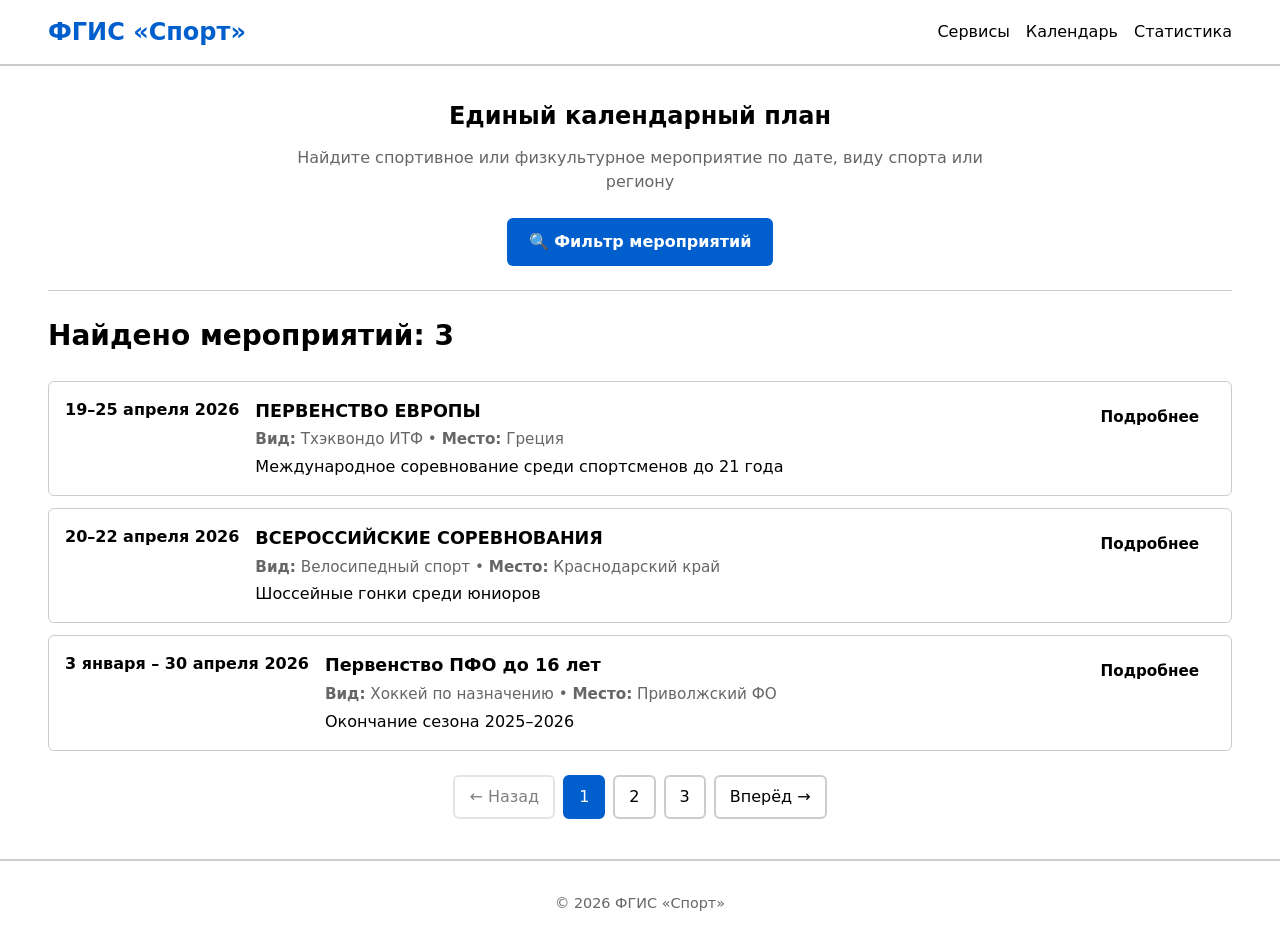
==== root/ekp/index.html @ eb8fa761 "ekp" ====
<!DOCTYPE html>
<html lang="ru">
<head>
  <meta charset="UTF-8">
  <meta name="viewport" content="width=device-width, initial-scale=1.0">
  <title>Единый календарный план — ФГИС «Спорт»</title>
  <link rel="stylesheet" href="../css/style.css">
</head>
<body>

<a href="#main" class="skip-link">Перейти к основному содержимому</a>

<header class="header" role="banner">
  <div class="container header__inner">
    <a href="../index.html" class="header__logo" aria-label="ФГИС Спорт, на главную">ФГИС «Спорт»</a>
    
    <nav class="main-nav" role="navigation" aria-label="Основное меню">
      <ul class="nav-list" role="menubar">
        <li class="nav-item" role="none">
          <a href="../index.html#services" role="menuitem" class="nav-link">Сервисы</a>
        </li>
        <li class="nav-item" role="none">
          <a href="#" role="menuitem" class="nav-link" aria-current="page">Календарь</a>
        </li>
        <li class="nav-item" role="none">
          <a href="../index.html#stats" role="menuitem" class="nav-link">Статистика</a>
        </li>
      </ul>
    </nav>
  </div>
</header>

<main id="main" role="main">
  <div class="container">

    <!-- Заголовок + кнопка фильтра -->
    <section class="ekp-header" aria-labelledby="ekp-h">
      <h1 id="ekp-h">Единый календарный план</h1>
      <p class="ekp-desc">Найдите спортивное или физкультурное мероприятие по дате, виду спорта или региону</p>
      
      <!-- Кнопка открытия фильтра (доступная) -->
      <button id="filter-toggle" class="btn btn--primary" aria-expanded="false" aria-controls="filter-panel">
        🔍 Фильтр мероприятий
        <span class="sr-only">(нажмите для открытия панели фильтрации)</span>
      </button>
    </section>

    <!-- Панель фильтра (скрыта по умолчанию, доступна с клавиатуры) -->
    <section id="filter-panel" class="filter-panel" role="region" aria-labelledby="filter-h" hidden>
      <h2 id="filter-h" class="visually-hidden">Фильтр поиска мероприятий</h2>
      
      <form id="ekp-form" class="filter-form" role="search" aria-label="Поиск мероприятий">
        
        <!-- Тип мероприятия -->
        <fieldset class="filter-group">
          <legend>Тип мероприятия</legend>
          <div class="radio-group" role="radiogroup" aria-label="Выберите тип">
            <label class="radio-label">
              <input type="radio" name="type" value="sport" checked aria-describedby="type-sport-desc">
              <span>Спортивные</span>
            </label>
            <label class="radio-label">
              <input type="radio" name="type" value="mass" aria-describedby="type-mass-desc">
              <span>Физкультурные</span>
            </label>
          </div>
          <span id="type-sport-desc" class="visually-hidden">Соревнования, первенства, чемпионаты</span>
          <span id="type-mass-desc" class="visually-hidden">Массовые мероприятия, фестивали, забеги</span>
        </fieldset>

        <!-- Дата -->
        <fieldset class="filter-group">
          <legend>Период проведения</legend>
          <div class="date-range">
            <div class="date-input">
              <label for="date-from">Дата с</label>
              <input type="date" id="date-from" name="date_from" aria-describedby="date-from-hint">
              <span id="date-from-hint" class="hint">Например: 2026-04-01</span>
            </div>
            <div class="date-input">
              <label for="date-to">Дата по</label>
              <input type="date" id="date-to" name="date_to" aria-describedby="date-to-hint">
              <span id="date-to-hint" class="hint">Например: 2026-04-30</span>
            </div>
          </div>
        </fieldset>

        <!-- Вид спорта (выпадающий список) -->
        <div class="filter-group">
          <label for="sport-select">Вид спорта</label>
          <select id="sport-select" name="sport" aria-describedby="sport-hint">
            <option value="">Все виды</option>
            <option value="tkd">Тхэквондо ИТФ</option>
            <option value="cycling">Велосипедный спорт</option>
            <option value="hockey">Хоккей по назначению</option>
            <option value="football">Футбол</option>
            <!-- Добавить остальные из реестра -->
          </select>
          <span id="sport-hint" class="hint">Выберите вид спорта из списка</span>
        </div>

        <!-- Регион -->
        <div class="filter-group">
          <label for="region-select">Регион проведения</label>
          <select id="region-select" name="region" aria-describedby="region-hint">
            <option value="">Все регионы</option>
            <option value="greece">Греция</option>
            <option value="krd">Краснодарский край</option>
            <option value="pfo">Приволжский ФО</option>
          </select>
          <span id="region-hint" class="hint">Выберите регион или оставьте «Все регионы»</span>
        </div>

        <!-- Кнопки действий -->
        <div class="filter-actions">
          <button type="submit" class="btn btn--primary">Найти мероприятия</button>
          <button type="button" id="filter-reset" class="btn btn--outline">Сбросить фильтр</button>
          <button type="button" id="filter-close" class="btn btn--ghost" aria-label="Закрыть панель фильтра">Закрыть</button>
        </div>

        <!-- Сообщения для скринридеров -->
        <div id="form-status" role="status" aria-live="polite" class="sr-only"></div>
        <div id="form-error" role="alert" aria-live="assertive" class="sr-only"></div>

      </form>
    </section>

    <!-- Результаты поиска -->
    <section id="results" class="results-section" aria-labelledby="results-h" aria-live="polite">
      <h2 id="results-h">Найдено мероприятий: <span id="results-count">3</span></h2>
      
      <ul class="event-list" role="list" aria-label="Список мероприятий">
        <li class="event-card" role="listitem" aria-labelledby="evt-1-title">
          <time class="event-date" datetime="2026-04-19/2026-04-25">19–25 апреля 2026</time>
          <div class="event-info">
            <h3 id="evt-1-title" class="event-title">ПЕРВЕНСТВО ЕВРОПЫ</h3>
            <p class="event-meta"><strong>Вид:</strong> Тхэквондо ИТФ • <strong>Место:</strong> Греция</p>
            <p class="event-desc">Международное соревнование среди спортсменов до 21 года</p>
          </div>
          <a href="/events/1" class="btn btn--small" aria-label="Подробнее о Первенстве Европы по тхэквондо">Подробнее</a>
        </li>

        <li class="event-card" role="listitem" aria-labelledby="evt-2-title">
          <time class="event-date" datetime="2026-04-20/2026-04-22">20–22 апреля 2026</time>
          <div class="event-info">
            <h3 id="evt-2-title" class="event-title">ВСЕРОССИЙСКИЕ СОРЕВНОВАНИЯ</h3>
            <p class="event-meta"><strong>Вид:</strong> Велосипедный спорт • <strong>Место:</strong> Краснодарский край</p>
            <p class="event-desc">Шоссейные гонки среди юниоров</p>
          </div>
          <a href="/events/2" class="btn btn--small" aria-label="Подробнее о Всероссийских соревнованиях по велоспорту">Подробнее</a>
        </li>

        <li class="event-card" role="listitem" aria-labelledby="evt-3-title">
          <time class="event-date" datetime="2026-01-03/2026-04-30">3 января – 30 апреля 2026</time>
          <div class="event-info">
            <h3 id="evt-3-title" class="event-title">Первенство ПФО до 16 лет</h3>
            <p class="event-meta"><strong>Вид:</strong> Хоккей по назначению • <strong>Место:</strong> Приволжский ФО</p>
            <p class="event-desc">Окончание сезона 2025–2026</p>
          </div>
          <a href="/events/3" class="btn btn--small" aria-label="Подробнее о Первенстве ПФО по хоккею">Подробнее</a>
        </li>
      </ul>

      <!-- Пагинация (доступная) -->
      <nav class="pagination" aria-label="Навигация по страницам результатов">
        <button class="page-btn" disabled aria-disabled="true">← Назад</button>
        <button class="page-btn active" aria-current="page">1</button>
        <button class="page-btn">2</button>
        <button class="page-btn">3</button>
        <button class="page-btn">Вперёд →</button>
      </nav>
    </section>

  </div>
</main>

<footer class="footer" role="contentinfo">
  <div class="container">
    <p class="footer-copy">© 2026 ФГИС «Спорт»</p>
  </div>
</footer>

<script src="../js/main.js"></script>
</body>
</html>
---- root/css/style.css ----
/* ===== БАЗА: относительные единицы для зума и доступности ===== */
:root {
  --bg: #ffffff; --text: #000000; --primary: #005fcc; --primary-hover: #004a99;
  --border: #cccccc; --focus: #003399; --hint: #666666; --error: #cc0000;
  --line: 1.5; --space: 1rem; --radius: 0.375rem;
  --shadow: 0 0.25rem 0.75rem rgba(0,0,0,0.15);
  --font-base: 1rem; /* Масштабируется с браузером */
}

*, *::before, *::after { box-sizing: border-box; margin: 0; padding: 0; }
html { font-size: var(--font-base); scroll-behavior: smooth; }
body { 
  font-family: system-ui, -apple-system, "Segoe UI", Roboto, sans-serif;
  background: var(--bg); color: var(--text); line-height: var(--line);
  /* Запрет горизонтального скролла при зуме */
  overflow-x: hidden;
}

/* ===== ДОСТУПНОСТЬ: скринридеры и клавиатура ===== */
.skip-link {
  position: absolute; top: -3rem; left: 0;
  background: var(--primary); color: #fff; padding: 0.5rem 1rem;
  z-index: 1000; transition: top 0.2s; text-decoration: none; font-weight: 600;
}
.skip-link:focus { top: 0; }

:focus-visible {
  outline: 0.1875rem solid var(--focus);
  outline-offset: 0.125rem;
}

.sr-only, .visually-hidden {
  position: absolute; width: 1px; height: 1px; margin: -1px; border: 0;
  padding: 0; white-space: nowrap; clip-path: inset(100%); clip: rect(0 0 0 0);
  overflow: hidden;
}

a, button, input, select, textarea { color: inherit; font: inherit; }
a { text-decoration: none; }
a:hover, a:focus { text-decoration: underline; }
button { cursor: pointer; }

img { max-width: 100%; height: auto; display: block; }

/* ===== КОНТЕЙНЕР ===== */
.container { width: 100%; max-width: 75rem; margin: 0 auto; padding: 0 var(--space); }

/* ===== ШАПКА ===== */
.header { border-bottom: 0.125rem solid var(--border); background: var(--bg); position: sticky; top: 0; z-index: 100; }
.header__inner { display: flex; align-items: center; justify-content: space-between; min-height: 4rem; flex-wrap: wrap; gap: 0.75rem; }
.header__logo { font-size: 1.5rem; font-weight: 700; color: var(--primary); }

/* Навигация с выпадающими меню */
.nav-list { display: flex; gap: var(--space); list-style: none; }
.nav-item { position: relative; } /* Ключевое для позиционирования меню */
.nav-toggle, .nav-link { background: none; border: none; padding: 0.5rem 0; cursor: pointer; font-weight: 500; color: var(--text); }
.nav-toggle:hover, .nav-link:hover { color: var(--primary); }
.nav-toggle[aria-expanded="true"]::after { content: " ▲"; }
.nav-toggle::after { content: " ▼"; font-size: 0.85em; margin-left: 0.25rem; }

.nav-dropdown {
  position: absolute; top: calc(100% + 0.5rem); left: 0;
  background: var(--bg); border: 0.125rem solid var(--border); border-radius: var(--radius);
  padding: 0.75rem; min-width: max-content; max-width: 90vw;
  box-shadow: var(--shadow); z-index: 101; list-style: none;
}
.nav-dropdown[hidden] { display: none; }
.nav-dropdown li { margin: 0.375rem 0; }
.nav-dropdown a { display: block; padding: 0.375rem 0.5rem; border-radius: 0.25rem; }
.nav-dropdown a:hover, .nav-dropdown a:focus { background: rgba(0,95,204,0.1); color: var(--primary); text-decoration: none; }

/* ===== ГЕРОЙ ===== */
.hero { text-align: center; padding: 3rem 0 2rem; border-bottom: 0.0625rem solid var(--border); }
.hero h1 { font-size: clamp(1.5rem, 4vw, 2.25rem); margin-bottom: 1rem; }
.hero__desc { max-width: 50rem; margin: 0 auto 1.5rem; }
.hero__actions { display: flex; gap: 1rem; justify-content: center; flex-wrap: wrap; }

/* ===== КНОПКИ ===== */
.btn { display: inline-flex; align-items: center; gap: 0.375rem; padding: 0.625rem 1.25rem; border-radius: var(--radius); font-weight: 600; border: 0.125rem solid transparent; transition: 0.2s; }
.btn--primary { background: var(--primary); color: #fff; }
.btn--primary:hover, .btn--primary:focus { background: var(--primary-hover); }
.btn--outline { background: transparent; border-color: var(--primary); color: var(--primary); }
.btn--outline:hover, .btn--outline:focus { background: var(--primary); color: #fff; }
.btn--ghost { background: transparent; border: none; color: var(--text); text-decoration: underline; }
.btn--small { padding: 0.375rem 0.875rem; font-size: 0.95rem; }
.btn:disabled { opacity: 0.6; cursor: not-allowed; }

/* ===== СЕКЦИИ ===== */
.section { padding: 2.5rem 0; border-top: 0.0625rem solid var(--border); }
h2 { font-size: clamp(1.25rem, 3vw, 1.75rem); margin-bottom: 1.5rem; }

.cards-grid { display: grid; grid-template-columns: repeat(auto-fit, minmax(16rem, 1fr)); gap: 1.25rem; }
.card { padding: 1.25rem; border: 0.0625rem solid var(--border); border-radius: var(--radius); background: var(--bg); }
.card h3 { font-size: 1.15rem; margin-bottom: 0.5rem; }
.card p { margin-bottom: 1rem; color: var(--hint); }

/* ===== ЕКП: ФИЛЬТР ===== */
.ekp-header { padding: 2rem 0 1.5rem; text-align: center; border-bottom: 0.0625rem solid var(--border); }
.ekp-header h1 { margin-bottom: 0.75rem; }
.ekp-desc { max-width: 45rem; margin: 0 auto 1.5rem; color: var(--hint); }

.filter-panel {
  background: var(--bg); border: 0.125rem solid var(--primary);
  border-radius: var(--radius); padding: 1.5rem; margin: 1.5rem 0;
  box-shadow: var(--shadow);
}
.filter-panel[hidden] { display: none; }

.filter-form { display: grid; gap: 1.25rem; }
.filter-group { border: none; padding: 0; margin: 0; }
.filter-group legend { font-weight: 600; margin-bottom: 0.5rem; font-size: 1.05rem; }

/* Радио-группа */
.radio-group { display: flex; gap: 1rem; flex-wrap: wrap; }
.radio-label { display: flex; align-items: center; gap: 0.375rem; cursor: pointer; }
.radio-label input { width: 1.125rem; height: 1.125rem; }

/* Даты */
.date-range { display: grid; grid-template-columns: repeat(auto-fit, minmax(12rem, 1fr)); gap: 1rem; }
.date-input label { display: block; font-weight: 500; margin-bottom: 0.25rem; }
.date-input input { width: 100%; padding: 0.5rem; border: 0.125rem solid var(--border); border-radius: var(--radius); background: var(--bg); color: var(--text); }
.date-input input:focus { border-color: var(--focus); }
.hint { display: block; font-size: 0.875rem; color: var(--hint); margin-top: 0.25rem; }

/* Select */
.filter-group select { width: 100%; padding: 0.5rem; border: 0.125rem solid var(--border); border-radius: var(--radius); background: var(--bg); color: var(--text); font-size: 1rem; }
.filter-group select:focus { border-color: var(--focus); outline: none; }

/* Кнопки фильтра */
.filter-actions { display: flex; gap: 0.75rem; flex-wrap: wrap; margin-top: 0.5rem; }

/* ===== РЕЗУЛЬТАТЫ ===== */
.results-section { padding: 1.5rem 0; }
#results-count { font-weight: 700; }

.event-list { list-style: none; }
.event-card {
  display: grid; grid-template-columns: auto 1fr auto; gap: 1rem;
  padding: 1rem; border: 0.0625rem solid var(--border); border-radius: var(--radius);
  margin-bottom: 0.75rem; align-items: start;
}
.event-date { font-weight: 700; white-space: nowrap; }
.event-info { min-width: 0; }
.event-title { margin: 0 0 0.25rem; font-size: 1.1rem; }
.event-meta { color: var(--hint); font-size: 0.95rem; margin-bottom: 0.25rem; }
.event-desc { color: var(--text); margin: 0; }

/* Пагинация */
.pagination { display: flex; gap: 0.5rem; justify-content: center; margin-top: 1.5rem; flex-wrap: wrap; }
.page-btn { padding: 0.5rem 0.875rem; border: 0.125rem solid var(--border); border-radius: var(--radius); background: var(--bg); color: var(--text); }
.page-btn:hover, .page-btn:focus { border-color: var(--primary); color: var(--primary); }
.page-btn[disabled], .page-btn[aria-disabled="true"] { opacity: 0.5; cursor: not-allowed; }
.page-btn.active { background: var(--primary); color: #fff; border-color: var(--primary); }

/* ===== СТАТИСТИКА ===== */
.stats-grid { display: grid; grid-template-columns: repeat(auto-fit, minmax(18rem, 1fr)); gap: 1.5rem; }
.stat-card { padding: 1.25rem; border: 0.0625rem solid var(--border); border-radius: var(--radius); }
.stat-card h3 { margin-bottom: 0.75rem; }

/* ===== ПОДВАЛ ===== */
.footer { padding: 2rem 0; border-top: 0.125rem solid var(--border); margin-top: 1rem; }
.footer-copy { font-size: 0.9rem; color: var(--hint); text-align: center; }

/* ===== АДАПТИВ И ЗУМ ===== */
@media (max-width: 48rem) {
  .header__inner { flex-direction: column; align-items: flex-start; }
  .nav-list { width: 100%; flex-direction: column; gap: 0.5rem; }
  .nav-dropdown { position: static; box-shadow: none; border: 0.0625rem solid var(--border); margin-top: 0.5rem; min-width: auto; max-width: none; }
  
  .hero { padding: 2rem 0 1.5rem; }
  .cards-grid, .stats-grid { grid-template-columns: 1fr; }
  
  .event-card { grid-template-columns: 1fr; }
  .event-date { margin-bottom: 0.25rem; }
  
  .filter-actions { flex-direction: column; }
  .filter-actions .btn { width: 100%; justify-content: center; }
}

/* Запрет горизонтального скролла при зуме до 200% */
@media (max-width: 100vw) {
  body { overflow-x: hidden; }
  .container { padding: 0 0.5rem; }
}

/* Печать */
@media print {
  .skip-link, .header__nav, .filter-panel, .pagination { display: none !important; }
  body { font-size: 12pt; color: #000; background: #fff; }
  a { text-decoration: underline; color: #000; }
}
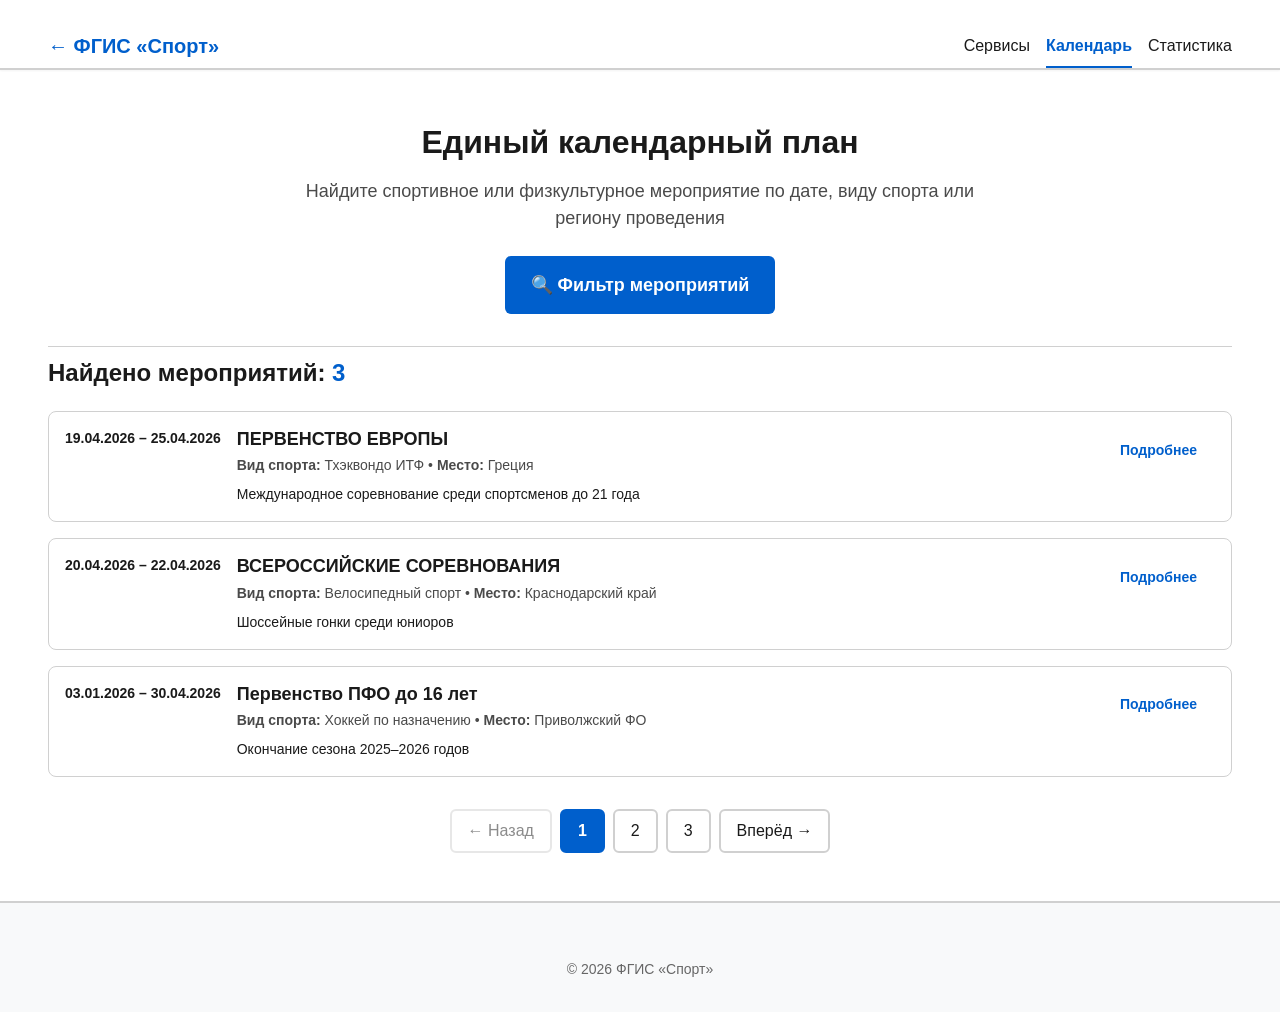
==== commit 431267ee: "123" ====
--- a/root/ekp/index.html
+++ b/root/ekp/index.html
@@ -4,71 +4,85 @@
   <meta charset="UTF-8">
   <meta name="viewport" content="width=device-width, initial-scale=1.0">
   <title>Единый календарный план — ФГИС «Спорт»</title>
+  <meta name="description" content="Поиск спортивных и физкультурных мероприятий по дате, виду спорта и региону">
   <link rel="stylesheet" href="../css/style.css">
 </head>
-<body>
-
-<a href="#main" class="skip-link">Перейти к основному содержимому</a>
+<body class="ekp-page">
+
+<a href="#main-content" class="skip-link">Перейти к основному содержимому</a>
 
 <header class="header" role="banner">
   <div class="container header__inner">
-    <a href="../index.html" class="header__logo" aria-label="ФГИС Спорт, на главную">ФГИС «Спорт»</a>
+    <a href="../index.html" class="header__logo" aria-label="ФГИС Спорт, вернуться на главную">
+      <span class="logo-text">← ФГИС «Спорт»</span>
+    </a>
     
-    <nav class="main-nav" role="navigation" aria-label="Основное меню">
+    <nav class="main-nav" role="navigation" aria-label="Навигация по сайту">
       <ul class="nav-list" role="menubar">
         <li class="nav-item" role="none">
-          <a href="../index.html#services" role="menuitem" class="nav-link">Сервисы</a>
+          <a href="../index.html#services-citizens" role="menuitem" class="nav-link">Сервисы</a>
         </li>
         <li class="nav-item" role="none">
-          <a href="#" role="menuitem" class="nav-link" aria-current="page">Календарь</a>
+          <a href="#" role="menuitem" class="nav-link nav-link--active" aria-current="page">Календарь</a>
         </li>
         <li class="nav-item" role="none">
-          <a href="../index.html#stats" role="menuitem" class="nav-link">Статистика</a>
+          <a href="../index.html#statistics" role="menuitem" class="nav-link">Статистика</a>
         </li>
       </ul>
     </nav>
   </div>
 </header>
 
-<main id="main" role="main">
+<main id="main-content" role="main">
   <div class="container">
 
-    <!-- Заголовок + кнопка фильтра -->
-    <section class="ekp-header" aria-labelledby="ekp-h">
-      <h1 id="ekp-h">Единый календарный план</h1>
-      <p class="ekp-desc">Найдите спортивное или физкультурное мероприятие по дате, виду спорта или региону</p>
+    <!-- Заголовок страницы -->
+    <section class="ekp-hero" aria-labelledby="ekp-heading">
+      <h1 id="ekp-heading">Единый календарный план</h1>
+      <p class="ekp-desc">Найдите спортивное или физкультурное мероприятие по дате, виду спорта или региону проведения</p>
       
-      <!-- Кнопка открытия фильтра (доступная) -->
-      <button id="filter-toggle" class="btn btn--primary" aria-expanded="false" aria-controls="filter-panel">
+      <!-- Кнопка открытия фильтра -->
+      <button 
+        id="filter-toggle-btn" 
+        class="btn btn--primary btn--large" 
+        aria-expanded="false" 
+        aria-controls="filter-panel"
+        aria-label="Открыть панель фильтрации мероприятий"
+      >
         🔍 Фильтр мероприятий
-        <span class="sr-only">(нажмите для открытия панели фильтрации)</span>
+        <span class="sr-only">(нажмите для настройки параметров поиска)</span>
       </button>
     </section>
 
-    <!-- Панель фильтра (скрыта по умолчанию, доступна с клавиатуры) -->
-    <section id="filter-panel" class="filter-panel" role="region" aria-labelledby="filter-h" hidden>
-      <h2 id="filter-h" class="visually-hidden">Фильтр поиска мероприятий</h2>
+    <!-- Панель фильтра (скрыта по умолчанию) -->
+    <section 
+      id="filter-panel" 
+      class="filter-panel" 
+      role="region" 
+      aria-labelledby="filter-heading"
+      hidden
+    >
+      <h2 id="filter-heading" class="visually-hidden">Фильтр поиска мероприятий</h2>
       
-      <form id="ekp-form" class="filter-form" role="search" aria-label="Поиск мероприятий">
+      <form id="ekp-search-form" class="filter-form" role="search" aria-label="Поиск мероприятий по параметрам">
         
         <!-- Тип мероприятия -->
         <fieldset class="filter-group">
           <legend>Тип мероприятия</legend>
-          <div class="radio-group" role="radiogroup" aria-label="Выберите тип">
+          <div class="radio-group" role="radiogroup" aria-label="Выберите тип мероприятия">
             <label class="radio-label">
-              <input type="radio" name="type" value="sport" checked aria-describedby="type-sport-desc">
+              <input type="radio" name="event_type" value="sport" checked id="type-sport">
               <span>Спортивные</span>
             </label>
             <label class="radio-label">
-              <input type="radio" name="type" value="mass" aria-describedby="type-mass-desc">
+              <input type="radio" name="event_type" value="mass" id="type-mass">
               <span>Физкультурные</span>
             </label>
           </div>
-          <span id="type-sport-desc" class="visually-hidden">Соревнования, первенства, чемпионаты</span>
-          <span id="type-mass-desc" class="visually-hidden">Массовые мероприятия, фестивали, забеги</span>
+          <span id="type-hint" class="hint">Спортивные — соревнования, первенства. Физкультурные — массовые мероприятия, фестивали</span>
         </fieldset>
 
-        <!-- Дата -->
+        <!-- Период дат -->
         <fieldset class="filter-group">
           <legend>Период проведения</legend>
           <div class="date-range">
@@ -85,18 +99,22 @@
           </div>
         </fieldset>
 
-        <!-- Вид спорта (выпадающий список) -->
+        <!-- Вид спорта -->
         <div class="filter-group">
           <label for="sport-select">Вид спорта</label>
           <select id="sport-select" name="sport" aria-describedby="sport-hint">
-            <option value="">Все виды</option>
+            <option value="">Все виды спорта</option>
             <option value="tkd">Тхэквондо ИТФ</option>
             <option value="cycling">Велосипедный спорт</option>
             <option value="hockey">Хоккей по назначению</option>
             <option value="football">Футбол</option>
-            <!-- Добавить остальные из реестра -->
+            <option value="wrestling">Спортивная борьба</option>
+            <option value="swimming">Плавание</option>
+            <option value="judo">Дзюдо</option>
+            <option value="athletics">Лёгкая атлетика</option>
+            <option value="boxing">Бокс</option>
           </select>
-          <span id="sport-hint" class="hint">Выберите вид спорта из списка</span>
+          <span id="sport-hint" class="hint">Выберите вид спорта из списка или оставьте «Все виды»</span>
         </div>
 
         <!-- Регион -->
@@ -106,16 +124,24 @@
             <option value="">Все регионы</option>
             <option value="greece">Греция</option>
             <option value="krd">Краснодарский край</option>
-            <option value="pfo">Приволжский ФО</option>
+            <option value="pfo">Приволжский федеральный округ</option>
+            <option value="mow">Москва</option>
+            <option value="spb">Санкт-Петербург</option>
           </select>
-          <span id="region-hint" class="hint">Выберите регион или оставьте «Все регионы»</span>
+          <span id="region-hint" class="hint">Выберите регион или оставьте «Все регионы» для поиска по всей России</span>
         </div>
 
         <!-- Кнопки действий -->
         <div class="filter-actions">
-          <button type="submit" class="btn btn--primary">Найти мероприятия</button>
-          <button type="button" id="filter-reset" class="btn btn--outline">Сбросить фильтр</button>
-          <button type="button" id="filter-close" class="btn btn--ghost" aria-label="Закрыть панель фильтра">Закрыть</button>
+          <button type="submit" class="btn btn--primary btn--large">
+            🔍 Найти мероприятия
+          </button>
+          <button type="button" id="filter-reset-btn" class="btn btn--outline">
+            ♻ Сбросить фильтр
+          </button>
+          <button type="button" id="filter-close-btn" class="btn btn--ghost" aria-label="Закрыть панель фильтра без применения">
+            ✕ Закрыть
+          </button>
         </div>
 
         <!-- Сообщения для скринридеров -->
@@ -126,48 +152,75 @@
     </section>
 
     <!-- Результаты поиска -->
-    <section id="results" class="results-section" aria-labelledby="results-h" aria-live="polite">
-      <h2 id="results-h">Найдено мероприятий: <span id="results-count">3</span></h2>
+    <section id="results-section" class="results-section" aria-labelledby="results-heading" aria-live="polite">
+      <h2 id="results-heading">Найдено мероприятий: <span id="results-count" aria-atomic="true">3</span></h2>
       
-      <ul class="event-list" role="list" aria-label="Список мероприятий">
-        <li class="event-card" role="listitem" aria-labelledby="evt-1-title">
-          <time class="event-date" datetime="2026-04-19/2026-04-25">19–25 апреля 2026</time>
+      <ul class="event-list" role="list" aria-label="Список найденных мероприятий">
+        
+        <li class="event-card" role="listitem" aria-labelledby="event-1-title">
+          <time class="event-date" datetime="2026-04-19/2026-04-25">
+            <span class="date-start">19.04.2026</span> – <span class="date-end">25.04.2026</span>
+          </time>
           <div class="event-info">
-            <h3 id="evt-1-title" class="event-title">ПЕРВЕНСТВО ЕВРОПЫ</h3>
-            <p class="event-meta"><strong>Вид:</strong> Тхэквондо ИТФ • <strong>Место:</strong> Греция</p>
+            <h3 id="event-1-title" class="event-title">ПЕРВЕНСТВО ЕВРОПЫ</h3>
+            <p class="event-meta">
+              <strong>Вид спорта:</strong> Тхэквондо ИТФ • 
+              <strong>Место:</strong> Греция
+            </p>
             <p class="event-desc">Международное соревнование среди спортсменов до 21 года</p>
           </div>
-          <a href="/events/1" class="btn btn--small" aria-label="Подробнее о Первенстве Европы по тхэквондо">Подробнее</a>
-        </li>
-
-        <li class="event-card" role="listitem" aria-labelledby="evt-2-title">
-          <time class="event-date" datetime="2026-04-20/2026-04-22">20–22 апреля 2026</time>
+          <a href="/events/1" class="btn btn--small" aria-label="Подробнее о Первенстве Европы по тхэквондо">
+            Подробнее
+          </a>
+        </li>
+
+        <li class="event-card" role="listitem" aria-labelledby="event-2-title">
+          <time class="event-date" datetime="2026-04-20/2026-04-22">
+            <span class="date-start">20.04.2026</span> – <span class="date-end">22.04.2026</span>
+          </time>
           <div class="event-info">
-            <h3 id="evt-2-title" class="event-title">ВСЕРОССИЙСКИЕ СОРЕВНОВАНИЯ</h3>
-            <p class="event-meta"><strong>Вид:</strong> Велосипедный спорт • <strong>Место:</strong> Краснодарский край</p>
+            <h3 id="event-2-title" class="event-title">ВСЕРОССИЙСКИЕ СОРЕВНОВАНИЯ</h3>
+            <p class="event-meta">
+              <strong>Вид спорта:</strong> Велосипедный спорт • 
+              <strong>Место:</strong> Краснодарский край
+            </p>
             <p class="event-desc">Шоссейные гонки среди юниоров</p>
           </div>
-          <a href="/events/2" class="btn btn--small" aria-label="Подробнее о Всероссийских соревнованиях по велоспорту">Подробнее</a>
-        </li>
-
-        <li class="event-card" role="listitem" aria-labelledby="evt-3-title">
-          <time class="event-date" datetime="2026-01-03/2026-04-30">3 января – 30 апреля 2026</time>
+          <a href="/events/2" class="btn btn--small" aria-label="Подробнее о Всероссийских соревнованиях по велоспорту">
+            Подробнее
+          </a>
+        </li>
+
+        <li class="event-card" role="listitem" aria-labelledby="event-3-title">
+          <time class="event-date" datetime="2026-01-03/2026-04-30">
+            <span class="date-start">03.01.2026</span> – <span class="date-end">30.04.2026</span>
+          </time>
           <div class="event-info">
-            <h3 id="evt-3-title" class="event-title">Первенство ПФО до 16 лет</h3>
-            <p class="event-meta"><strong>Вид:</strong> Хоккей по назначению • <strong>Место:</strong> Приволжский ФО</p>
-            <p class="event-desc">Окончание сезона 2025–2026</p>
-          </div>
-          <a href="/events/3" class="btn btn--small" aria-label="Подробнее о Первенстве ПФО по хоккею">Подробнее</a>
-        </li>
+            <h3 id="event-3-title" class="event-title">Первенство ПФО до 16 лет</h3>
+            <p class="event-meta">
+              <strong>Вид спорта:</strong> Хоккей по назначению • 
+              <strong>Место:</strong> Приволжский ФО
+            </p>
+            <p class="event-desc">Окончание сезона 2025–2026 годов</p>
+          </div>
+          <a href="/events/3" class="btn btn--small" aria-label="Подробнее о Первенстве ПФО по хоккею">
+            Подробнее
+          </a>
+        </li>
+
       </ul>
 
       <!-- Пагинация (доступная) -->
-      <nav class="pagination" aria-label="Навигация по страницам результатов">
-        <button class="page-btn" disabled aria-disabled="true">← Назад</button>
-        <button class="page-btn active" aria-current="page">1</button>
-        <button class="page-btn">2</button>
-        <button class="page-btn">3</button>
-        <button class="page-btn">Вперёд →</button>
+      <nav class="pagination" aria-label="Навигация по страницам результатов поиска">
+        <button class="page-btn" disabled aria-disabled="true" aria-label="Предыдущая страница недоступна">
+          ← Назад
+        </button>
+        <button class="page-btn page-btn--active" aria-current="page" aria-label="Страница 1, текущая">1</button>
+        <button class="page-btn" aria-label="Перейти на страницу 2">2</button>
+        <button class="page-btn" aria-label="Перейти на страницу 3">3</button>
+        <button class="page-btn" aria-label="Перейти на следующую страницу">
+          Вперёд →
+        </button>
       </nav>
     </section>
 
@@ -176,7 +229,7 @@
 
 <footer class="footer" role="contentinfo">
   <div class="container">
-    <p class="footer-copy">© 2026 ФГИС «Спорт»</p>
+    <p class="footer__copy">© 2026 ФГИС «Спорт»</p>
   </div>
 </footer>
 
--- a/root/css/style.css
+++ b/root/css/style.css
@@ -1,191 +1,1242 @@
-/* ===== БАЗА: относительные единицы для зума и доступности ===== */
+/* =============================================================================
+   ФГИС «Спорт» — Профессиональные стили с полной доступностью
+   Соответствие: ГОСТ Р 52872-2019, WCAG 2.1 Level AA
+   ============================================================================= */
+
+/* ===== ПЕРЕМЕННЫЕ: централизованное управление ===== */
 :root {
-  --bg: #ffffff; --text: #000000; --primary: #005fcc; --primary-hover: #004a99;
-  --border: #cccccc; --focus: #003399; --hint: #666666; --error: #cc0000;
-  --line: 1.5; --space: 1rem; --radius: 0.375rem;
-  --shadow: 0 0.25rem 0.75rem rgba(0,0,0,0.15);
-  --font-base: 1rem; /* Масштабируется с браузером */
-}
-
-*, *::before, *::after { box-sizing: border-box; margin: 0; padding: 0; }
-html { font-size: var(--font-base); scroll-behavior: smooth; }
-body { 
-  font-family: system-ui, -apple-system, "Segoe UI", Roboto, sans-serif;
-  background: var(--bg); color: var(--text); line-height: var(--line);
-  /* Запрет горизонтального скролла при зуме */
+  /* Цвета */
+  --color-bg: #ffffff;
+  --color-text: #1a1a1a;
+  --color-text-secondary: #4a4a4a;
+  --color-primary: #005fcc;
+  --color-primary-hover: #0047a3;
+  --color-primary-focus: #003399;
+  --color-border: #d0d0d0;
+  --color-border-focus: #005fcc;
+  --color-hint: #666666;
+  --color-error: #c00;
+  --color-success: #2e7d32;
+  --color-bg-alt: #f8f9fa;
+  
+  /* Типографика */
+  --font-family: -apple-system, BlinkMacSystemFont, "Segoe UI", Roboto, 
+                 "Helvetica Neue", Arial, "Noto Sans", sans-serif;
+  --font-size-base: 1rem; /* 16px — масштабируется браузером */
+  --font-size-sm: 0.875rem;
+  --font-size-lg: 1.125rem;
+  --font-size-xl: 1.25rem;
+  --font-size-2xl: 1.5rem;
+  --font-size-3xl: 2rem;
+  --font-weight-normal: 400;
+  --font-weight-medium: 500;
+  --font-weight-semibold: 600;
+  --font-weight-bold: 700;
+  --line-height: 1.5;
+  --line-height-tight: 1.3;
+  
+  /* Отступы и размеры */
+  --space-1: 0.25rem;  /* 4px */
+  --space-2: 0.5rem;   /* 8px */
+  --space-3: 0.75rem;  /* 12px */
+  --space-4: 1rem;     /* 16px */
+  --space-5: 1.25rem;  /* 20px */
+  --space-6: 1.5rem;   /* 24px */
+  --space-8: 2rem;     /* 32px */
+  --space-10: 2.5rem;  /* 40px */
+  --space-12: 3rem;    /* 48px */
+  
+  --radius-sm: 0.25rem;
+  --radius-md: 0.375rem;
+  --radius-lg: 0.5rem;
+  
+  --shadow-sm: 0 1px 2px rgba(0, 0, 0, 0.05);
+  --shadow-md: 0 4px 12px rgba(0, 0, 0, 0.1);
+  --shadow-lg: 0 8px 24px rgba(0, 0, 0, 0.15);
+  
+  /* Доступность */
+  --focus-width: 0.1875rem; /* 3px */
+  --focus-offset: 0.125rem; /* 2px */
+  --min-touch-target: 2.75rem; /* 44px — минимальный размер для касания */
+  
+  /* Анимации */
+  --transition-fast: 150ms ease;
+  --transition-normal: 250ms ease;
+}
+
+/* ===== СБРОС И БАЗОВЫЕ СТИЛИ ===== */
+*, *::before, *::after {
+  box-sizing: border-box;
+  margin: 0;
+  padding: 0;
+}
+
+html {
+  font-size: var(--font-size-base);
+  scroll-behavior: smooth;
+  /* Предотвращение горизонтального скролла при зуме */
   overflow-x: hidden;
+  /* Улучшение рендеринга шрифтов */
+  -webkit-font-smoothing: antialiased;
+  -moz-osx-font-smoothing: grayscale;
+}
+
+body {
+  font-family: var(--font-family);
+  background-color: var(--color-bg);
+  color: var(--color-text);
+  line-height: var(--line-height);
+  /* Плавное масштабирование текста */
+  text-size-adjust: 100%;
+  -webkit-text-size-adjust: 100%;
 }
 
 /* ===== ДОСТУПНОСТЬ: скринридеры и клавиатура ===== */
+
+/* Skip-link: скрыт, появляется при фокусе */
 .skip-link {
-  position: absolute; top: -3rem; left: 0;
-  background: var(--primary); color: #fff; padding: 0.5rem 1rem;
-  z-index: 1000; transition: top 0.2s; text-decoration: none; font-weight: 600;
-}
-.skip-link:focus { top: 0; }
-
+  position: absolute;
+  top: calc(-1 * var(--space-12));
+  left: var(--space-4);
+  background: var(--color-primary);
+  color: #ffffff;
+  padding: var(--space-3) var(--space-4);
+  border-radius: var(--radius-md);
+  z-index: 10000;
+  transition: top var(--transition-fast);
+  text-decoration: none;
+  font-weight: var(--font-weight-semibold);
+}
+
+.skip-link:focus {
+  top: var(--space-4);
+  outline: none;
+}
+
+/* Видимый индикатор фокуса для клавиатурной навигации */
 :focus-visible {
-  outline: 0.1875rem solid var(--focus);
-  outline-offset: 0.125rem;
-}
-
-.sr-only, .visually-hidden {
-  position: absolute; width: 1px; height: 1px; margin: -1px; border: 0;
-  padding: 0; white-space: nowrap; clip-path: inset(100%); clip: rect(0 0 0 0);
+  outline: var(--focus-width) solid var(--color-primary-focus);
+  outline-offset: var(--focus-offset);
+}
+
+/* Убираем outline у мышиных кликов, оставляем для клавиатуры */
+:focus:not(:focus-visible) {
+  outline: none;
+}
+
+/* Скрытый текст только для скринридеров */
+.sr-only,
+.visually-hidden {
+  position: absolute !important;
+  width: 1px !important;
+  height: 1px !important;
+  padding: 0 !important;
+  margin: -1px !important;
+  overflow: hidden !important;
+  clip-path: inset(50%) !important;
+  clip: rect(0, 0, 0, 0) !important;
+  white-space: nowrap !important;
+  border: 0 !important;
+}
+
+/* Ссылки и интерактивные элементы */
+a {
+  color: var(--color-primary);
+  text-decoration: none;
+  transition: color var(--transition-fast);
+}
+
+a:hover,
+a:focus {
+  color: var(--color-primary-hover);
+  text-decoration: underline;
+}
+
+a:focus {
+  text-decoration: none;
+}
+
+button,
+input,
+select,
+textarea {
+  font-family: inherit;
+  font-size: inherit;
+  color: inherit;
+}
+
+button {
+  cursor: pointer;
+  background: none;
+  border: none;
+}
+
+button:disabled {
+  opacity: 0.6;
+  cursor: not-allowed;
+}
+
+/* Изображения */
+img {
+  max-width: 100%;
+  height: auto;
+  display: block;
+}
+
+/* ===== КОНТЕЙНЕР И СЕТКА ===== */
+.container {
+  width: 100%;
+  max-width: 75rem; /* 1200px */
+  margin: 0 auto;
+  padding: 0 var(--space-4);
+}
+
+/* ===== ШАПКА САЙТА ===== */
+.header {
+  border-bottom: 0.125rem solid var(--color-border);
+  background-color: var(--color-bg);
+  position: sticky;
+  top: 0;
+  z-index: 100;
+  /* Тень для отделения от контента */
+  box-shadow: var(--shadow-sm);
+}
+
+.header__inner {
+  display: flex;
+  align-items: center;
+  justify-content: space-between;
+  min-height: 4rem;
+  flex-wrap: wrap;
+  gap: var(--space-3);
+}
+
+.header__logo {
+  font-size: var(--font-size-xl);
+  font-weight: var(--font-weight-bold);
+  color: var(--color-primary);
+  text-decoration: none;
+}
+
+.header__logo:hover,
+.header__logo:focus {
+  text-decoration: none;
+  color: var(--color-primary-hover);
+}
+
+.logo-text {
+  display: inline-block;
+}
+
+/* ===== НАВИГАЦИЯ С ВЫПАДАЮЩИМИ МЕНЮ ===== */
+.main-nav {
+  /* Навигация справа от логотипа */
+}
+
+.nav-list {
+  display: flex;
+  gap: var(--space-4);
+  list-style: none;
+  align-items: center;
+}
+
+.nav-item {
+  /* Ключевое: относительно этого позиционируется выпадающее меню */
+  position: relative;
+}
+
+.nav-toggle,
+.nav-link {
+  padding: var(--space-2) 0;
+  font-weight: var(--font-weight-medium);
+  color: var(--color-text);
+  background: none;
+  border: none;
+  text-align: left;
+  min-height: var(--min-touch-target);
+  display: inline-flex;
+  align-items: center;
+  gap: var(--space-1);
+}
+
+.nav-toggle:hover,
+.nav-link:hover {
+  color: var(--color-primary);
+}
+
+.nav-toggle[aria-expanded="true"] {
+  color: var(--color-primary);
+}
+
+/* Индикатор выпадающего меню */
+.nav-toggle::after {
+  content: "▼";
+  font-size: 0.75em;
+  margin-left: var(--space-1);
+  transition: transform var(--transition-fast);
+}
+
+.nav-toggle[aria-expanded="true"]::after {
+  content: "▲";
+  transform: rotate(180deg);
+}
+
+/* Выпадающее меню */
+.nav-dropdown {
+  position: absolute;
+  top: calc(100% + var(--space-2));
+  left: 0;
+  background: var(--color-bg);
+  border: 0.125rem solid var(--color-border);
+  border-radius: var(--radius-md);
+  padding: var(--space-3);
+  min-width: 16rem;
+  max-width: 90vw; /* Не уходит за край экрана */
+  box-shadow: var(--shadow-md);
+  z-index: 101;
+  list-style: none;
+}
+
+.nav-dropdown[hidden] {
+  display: none;
+}
+
+.nav-dropdown li {
+  margin: var(--space-1) 0;
+}
+
+.nav-dropdown a {
+  display: block;
+  padding: var(--space-2) var(--space-3);
+  border-radius: var(--radius-sm);
+  min-height: var(--min-touch-target);
+  display: flex;
+  align-items: center;
+  gap: var(--space-2);
+}
+
+.nav-dropdown a:hover,
+.nav-dropdown a:focus {
+  background: rgba(0, 95, 204, 0.1);
+  color: var(--color-primary);
+  text-decoration: none;
+  outline: none;
+}
+
+/* Иконка внешней ссылки */
+.external-icon {
+  font-size: 0.875em;
+  opacity: 0.7;
+}
+
+/* Активная ссылка в навигации */
+.nav-link--active {
+  color: var(--color-primary);
+  font-weight: var(--font-weight-semibold);
+  border-bottom: 0.125rem solid var(--color-primary);
+  padding-bottom: calc(var(--space-2) - 0.125rem);
+}
+
+/* Выделенная ссылка "Все мероприятия" */
+.nav-link--highlight {
+  background: var(--color-primary);
+  color: #ffffff;
+  padding: var(--space-2) var(--space-4);
+  border-radius: var(--radius-md);
+  font-weight: var(--font-weight-semibold);
+}
+
+.nav-link--highlight:hover,
+.nav-link--highlight:focus {
+  background: var(--color-primary-hover);
+  color: #ffffff;
+  text-decoration: none;
+}
+
+/* ===== ГЕРОЙ-СЕКЦИЯ ===== */
+.hero {
+  text-align: center;
+  padding: var(--space-10) 0 var(--space-8);
+  border-bottom: 0.0625rem solid var(--color-border);
+}
+
+.hero h1 {
+  font-size: clamp(var(--font-size-2xl), 4vw, var(--font-size-3xl));
+  margin-bottom: var(--space-4);
+  line-height: var(--line-height-tight);
+}
+
+.hero__desc {
+  max-width: 50rem;
+  margin: 0 auto var(--space-6);
+  color: var(--color-text-secondary);
+  font-size: var(--font-size-lg);
+}
+
+.hero__actions {
+  display: flex;
+  gap: var(--space-4);
+  justify-content: center;
+  flex-wrap: wrap;
+}
+
+/* ===== КНОПКИ ===== */
+.btn {
+  display: inline-flex;
+  align-items: center;
+  justify-content: center;
+  gap: var(--space-2);
+  padding: var(--space-3) var(--space-5);
+  border-radius: var(--radius-md);
+  font-weight: var(--font-weight-semibold);
+  border: 0.125rem solid transparent;
+  transition: all var(--transition-fast);
+  min-height: var(--min-touch-target);
+  min-width: var(--min-touch-target);
+  text-decoration: none;
+  cursor: pointer;
+}
+
+.btn--primary {
+  background: var(--color-primary);
+  color: #ffffff;
+}
+
+.btn--primary:hover,
+.btn--primary:focus {
+  background: var(--color-primary-hover);
+  color: #ffffff;
+}
+
+.btn--outline {
+  background: transparent;
+  border-color: var(--color-primary);
+  color: var(--color-primary);
+}
+
+.btn--outline:hover,
+.btn--outline:focus {
+  background: var(--color-primary);
+  color: #ffffff;
+}
+
+.btn--secondary {
+  background: var(--color-bg-alt);
+  color: var(--color-primary);
+  border-color: var(--color-border);
+}
+
+.btn--secondary:hover,
+.btn--secondary:focus {
+  background: var(--color-primary);
+  color: #ffffff;
+  border-color: var(--color-primary);
+}
+
+.btn--ghost {
+  background: transparent;
+  color: var(--color-text);
+  text-decoration: underline;
+}
+
+.btn--ghost:hover,
+.btn--ghost:focus {
+  color: var(--color-primary);
+}
+
+.btn--large {
+  padding: var(--space-4) var(--space-6);
+  font-size: var(--font-size-lg);
+}
+
+.btn--small {
+  padding: var(--space-2) var(--space-4);
+  font-size: var(--font-size-sm);
+}
+
+.btn:disabled {
+  opacity: 0.6;
+  cursor: not-allowed;
+}
+
+/* ===== СЕКЦИИ ===== */
+.section {
+  padding: var(--space-8) 0;
+  border-top: 0.0625rem solid var(--color-border);
+}
+
+.section--stats {
+  background: var(--color-bg-alt);
+}
+
+.section--info {
+  background: var(--color-bg);
+}
+
+h2 {
+  font-size: clamp(var(--font-size-xl), 3vw, var(--font-size-2xl));
+  margin-bottom: var(--space-6);
+  font-weight: var(--font-weight-bold);
+}
+
+.section-subtitle {
+  color: var(--color-text-secondary);
+  margin: calc(-1 * var(--space-4)) 0 var(--space-6);
+  font-size: var(--font-size-lg);
+}
+
+/* ===== КАРТОЧКИ СЕРВИСОВ ===== */
+.cards-grid {
+  display: grid;
+  grid-template-columns: repeat(auto-fit, minmax(17rem, 1fr));
+  gap: var(--space-5);
+}
+
+.card {
+  padding: var(--space-5);
+  border: 0.0625rem solid var(--color-border);
+  border-radius: var(--radius-lg);
+  background: var(--color-bg);
+  transition: box-shadow var(--transition-fast);
+  display: flex;
+  flex-direction: column;
+  min-height: 100%;
+}
+
+.card:hover {
+  box-shadow: var(--shadow-md);
+}
+
+.card__header h3 {
+  font-size: var(--font-size-lg);
+  margin-bottom: var(--space-3);
+  font-weight: var(--font-weight-semibold);
+}
+
+.card__body {
+  flex: 1;
+  margin-bottom: var(--space-4);
+}
+
+.card__body p {
+  color: var(--color-text-secondary);
+  margin: 0;
+}
+
+.card__footer {
+  margin-top: auto;
+}
+
+/* ===== СТАТИСТИКА ===== */
+.stats-grid {
+  display: grid;
+  grid-template-columns: repeat(auto-fit, minmax(20rem, 1fr));
+  gap: var(--space-6);
+}
+
+.stat-card {
+  padding: var(--space-5);
+  border: 0.0625rem solid var(--color-border);
+  border-radius: var(--radius-lg);
+  background: var(--color-bg);
+}
+
+.stat-card h3 {
+  font-size: var(--font-size-lg);
+  margin-bottom: var(--space-4);
+  font-weight: var(--font-weight-semibold);
+}
+
+/* Прогресс-бары */
+.progress-group {
+  display: flex;
+  flex-direction: column;
+  gap: var(--space-4);
+}
+
+.progress-item {
+  display: flex;
+  flex-direction: column;
+  gap: var(--space-2);
+}
+
+.progress-label {
+  font-weight: var(--font-weight-medium);
+  font-size: var(--font-size-sm);
+}
+
+.progress-bar {
+  height: 0.875rem;
+  background: var(--color-border);
+  border-radius: 0.4375rem;
   overflow: hidden;
-}
-
-a, button, input, select, textarea { color: inherit; font: inherit; }
-a { text-decoration: none; }
-a:hover, a:focus { text-decoration: underline; }
-button { cursor: pointer; }
-
-img { max-width: 100%; height: auto; display: block; }
-
-/* ===== КОНТЕЙНЕР ===== */
-.container { width: 100%; max-width: 75rem; margin: 0 auto; padding: 0 var(--space); }
-
-/* ===== ШАПКА ===== */
-.header { border-bottom: 0.125rem solid var(--border); background: var(--bg); position: sticky; top: 0; z-index: 100; }
-.header__inner { display: flex; align-items: center; justify-content: space-between; min-height: 4rem; flex-wrap: wrap; gap: 0.75rem; }
-.header__logo { font-size: 1.5rem; font-weight: 700; color: var(--primary); }
-
-/* Навигация с выпадающими меню */
-.nav-list { display: flex; gap: var(--space); list-style: none; }
-.nav-item { position: relative; } /* Ключевое для позиционирования меню */
-.nav-toggle, .nav-link { background: none; border: none; padding: 0.5rem 0; cursor: pointer; font-weight: 500; color: var(--text); }
-.nav-toggle:hover, .nav-link:hover { color: var(--primary); }
-.nav-toggle[aria-expanded="true"]::after { content: " ▲"; }
-.nav-toggle::after { content: " ▼"; font-size: 0.85em; margin-left: 0.25rem; }
-
-.nav-dropdown {
-  position: absolute; top: calc(100% + 0.5rem); left: 0;
-  background: var(--bg); border: 0.125rem solid var(--border); border-radius: var(--radius);
-  padding: 0.75rem; min-width: max-content; max-width: 90vw;
-  box-shadow: var(--shadow); z-index: 101; list-style: none;
-}
-.nav-dropdown[hidden] { display: none; }
-.nav-dropdown li { margin: 0.375rem 0; }
-.nav-dropdown a { display: block; padding: 0.375rem 0.5rem; border-radius: 0.25rem; }
-.nav-dropdown a:hover, .nav-dropdown a:focus { background: rgba(0,95,204,0.1); color: var(--primary); text-decoration: none; }
-
-/* ===== ГЕРОЙ ===== */
-.hero { text-align: center; padding: 3rem 0 2rem; border-bottom: 0.0625rem solid var(--border); }
-.hero h1 { font-size: clamp(1.5rem, 4vw, 2.25rem); margin-bottom: 1rem; }
-.hero__desc { max-width: 50rem; margin: 0 auto 1.5rem; }
-.hero__actions { display: flex; gap: 1rem; justify-content: center; flex-wrap: wrap; }
-
-/* ===== КНОПКИ ===== */
-.btn { display: inline-flex; align-items: center; gap: 0.375rem; padding: 0.625rem 1.25rem; border-radius: var(--radius); font-weight: 600; border: 0.125rem solid transparent; transition: 0.2s; }
-.btn--primary { background: var(--primary); color: #fff; }
-.btn--primary:hover, .btn--primary:focus { background: var(--primary-hover); }
-.btn--outline { background: transparent; border-color: var(--primary); color: var(--primary); }
-.btn--outline:hover, .btn--outline:focus { background: var(--primary); color: #fff; }
-.btn--ghost { background: transparent; border: none; color: var(--text); text-decoration: underline; }
-.btn--small { padding: 0.375rem 0.875rem; font-size: 0.95rem; }
-.btn:disabled { opacity: 0.6; cursor: not-allowed; }
-
-/* ===== СЕКЦИИ ===== */
-.section { padding: 2.5rem 0; border-top: 0.0625rem solid var(--border); }
-h2 { font-size: clamp(1.25rem, 3vw, 1.75rem); margin-bottom: 1.5rem; }
-
-.cards-grid { display: grid; grid-template-columns: repeat(auto-fit, minmax(16rem, 1fr)); gap: 1.25rem; }
-.card { padding: 1.25rem; border: 0.0625rem solid var(--border); border-radius: var(--radius); background: var(--bg); }
-.card h3 { font-size: 1.15rem; margin-bottom: 0.5rem; }
-.card p { margin-bottom: 1rem; color: var(--hint); }
-
-/* ===== ЕКП: ФИЛЬТР ===== */
-.ekp-header { padding: 2rem 0 1.5rem; text-align: center; border-bottom: 0.0625rem solid var(--border); }
-.ekp-header h1 { margin-bottom: 0.75rem; }
-.ekp-desc { max-width: 45rem; margin: 0 auto 1.5rem; color: var(--hint); }
-
+  position: relative;
+}
+
+.progress-fill {
+  height: 100%;
+  background: var(--color-primary);
+  transition: width var(--transition-normal);
+}
+
+.progress-value {
+  font-weight: var(--font-weight-bold);
+  font-size: var(--font-size-lg);
+}
+
+/* Списки статистики */
+.stat-list {
+  display: flex;
+  flex-direction: column;
+  gap: var(--space-3);
+}
+
+.stat-row {
+  display: flex;
+  justify-content: space-between;
+  align-items: baseline;
+  gap: var(--space-4);
+}
+
+.stat-row dt {
+  font-weight: var(--font-weight-medium);
+  color: var(--color-text-secondary);
+}
+
+.stat-total {
+  font-weight: var(--font-weight-bold);
+  color: var(--color-primary);
+}
+
+.stat-registered {
+  font-weight: var(--font-weight-semibold);
+}
+
+/* Ссылки в статистике */
+.link-arrow {
+  display: inline-flex;
+  align-items: center;
+  gap: var(--space-1);
+  margin-top: var(--space-4);
+  font-weight: var(--font-weight-semibold);
+  color: var(--color-primary);
+}
+
+.link-arrow:hover,
+.link-arrow:focus {
+  text-decoration: underline;
+}
+
+.link-inline {
+  color: var(--color-primary);
+  text-decoration: none;
+  font-weight: var(--font-weight-medium);
+}
+
+.link-inline:hover,
+.link-inline:focus {
+  text-decoration: underline;
+}
+
+/* ===== ПОПУЛЯРНЫЕ ВИДЫ СПОРТА ===== */
+.sports-list {
+  list-style: none;
+  display: flex;
+  flex-direction: column;
+  gap: var(--space-4);
+}
+
+.sport-item {
+  display: flex;
+  gap: var(--space-4);
+  padding: var(--space-4) 0;
+  border-bottom: 0.0625rem solid var(--color-border);
+  align-items: flex-start;
+}
+
+.sport-item:last-child {
+  border-bottom: none;
+}
+
+.sport-rank {
+  font-size: var(--font-size-2xl);
+  font-weight: var(--font-weight-bold);
+  color: var(--color-primary);
+  min-width: 2.5rem;
+  text-align: center;
+  line-height: 1;
+}
+
+.sport-info {
+  flex: 1;
+  min-width: 0;
+}
+
+.sport-name {
+  margin: 0 0 var(--space-2);
+  font-size: var(--font-size-lg);
+  font-weight: var(--font-weight-semibold);
+}
+
+.sport-stats {
+  display: grid;
+  grid-template-columns: max-content 1fr;
+  gap: var(--space-1) var(--space-6);
+  font-size: var(--font-size-sm);
+}
+
+.sport-stats dt {
+  font-weight: var(--font-weight-medium);
+  color: var(--color-text-secondary);
+}
+
+.sport-stats dd {
+  margin: 0;
+  font-weight: var(--font-weight-semibold);
+}
+
+/* ===== ИНФОРМАЦИОННЫЙ БЛОК ===== */
+.info-list {
+  list-style: disc;
+  padding-left: var(--space-6);
+  margin: var(--space-4) 0 0;
+}
+
+.info-list li {
+  margin-bottom: var(--space-2);
+  color: var(--color-text-secondary);
+}
+
+/* =============================================================================
+   СТРАНИЦА ЕКП: ФИЛЬТР И РЕЗУЛЬТАТЫ
+   ============================================================================= */
+
+.ekp-page .container {
+  padding-top: var(--space-6);
+}
+
+/* Герой ЕКП */
+.ekp-hero {
+  padding: var(--space-6) 0 var(--space-8);
+  text-align: center;
+  border-bottom: 0.0625rem solid var(--color-border);
+}
+
+.ekp-hero h1 {
+  font-size: clamp(var(--font-size-2xl), 4vw, var(--font-size-3xl));
+  margin-bottom: var(--space-3);
+}
+
+.ekp-desc {
+  max-width: 45rem;
+  margin: 0 auto var(--space-6);
+  color: var(--color-text-secondary);
+  font-size: var(--font-size-lg);
+}
+
+/* Панель фильтра */
 .filter-panel {
-  background: var(--bg); border: 0.125rem solid var(--primary);
-  border-radius: var(--radius); padding: 1.5rem; margin: 1.5rem 0;
-  box-shadow: var(--shadow);
-}
-.filter-panel[hidden] { display: none; }
-
-.filter-form { display: grid; gap: 1.25rem; }
-.filter-group { border: none; padding: 0; margin: 0; }
-.filter-group legend { font-weight: 600; margin-bottom: 0.5rem; font-size: 1.05rem; }
+  background: var(--color-bg);
+  border: 0.125rem solid var(--color-primary);
+  border-radius: var(--radius-lg);
+  padding: var(--space-6);
+  margin: var(--space-6) 0;
+  box-shadow: var(--shadow-md);
+}
+
+.filter-panel[hidden] {
+  display: none;
+}
+
+.filter-form {
+  display: grid;
+  gap: var(--space-5);
+  grid-template-columns: repeat(auto-fit, minmax(14rem, 1fr));
+}
+
+.filter-group {
+  display: flex;
+  flex-direction: column;
+  gap: var(--space-2);
+  border: none;
+  padding: 0;
+  margin: 0;
+}
+
+.filter-group legend {
+  font-weight: var(--font-weight-semibold);
+  font-size: var(--font-size-sm);
+  margin-bottom: var(--space-1);
+}
 
 /* Радио-группа */
-.radio-group { display: flex; gap: 1rem; flex-wrap: wrap; }
-.radio-label { display: flex; align-items: center; gap: 0.375rem; cursor: pointer; }
-.radio-label input { width: 1.125rem; height: 1.125rem; }
-
-/* Даты */
-.date-range { display: grid; grid-template-columns: repeat(auto-fit, minmax(12rem, 1fr)); gap: 1rem; }
-.date-input label { display: block; font-weight: 500; margin-bottom: 0.25rem; }
-.date-input input { width: 100%; padding: 0.5rem; border: 0.125rem solid var(--border); border-radius: var(--radius); background: var(--bg); color: var(--text); }
-.date-input input:focus { border-color: var(--focus); }
-.hint { display: block; font-size: 0.875rem; color: var(--hint); margin-top: 0.25rem; }
-
-/* Select */
-.filter-group select { width: 100%; padding: 0.5rem; border: 0.125rem solid var(--border); border-radius: var(--radius); background: var(--bg); color: var(--text); font-size: 1rem; }
-.filter-group select:focus { border-color: var(--focus); outline: none; }
+.radio-group {
+  display: flex;
+  gap: var(--space-4);
+  flex-wrap: wrap;
+}
+
+.radio-label {
+  display: flex;
+  align-items: center;
+  gap: var(--space-2);
+  cursor: pointer;
+  min-height: var(--min-touch-target);
+  padding: var(--space-1) 0;
+}
+
+.radio-label input {
+  width: 1.125rem;
+  height: 1.125rem;
+  cursor: pointer;
+}
+
+/* Поля ввода и select */
+.filter-group label {
+  font-weight: var(--font-weight-medium);
+  font-size: var(--font-size-sm);
+}
+
+.filter-group input[type="date"],
+.filter-group select {
+  width: 100%;
+  padding: var(--space-3);
+  border: 0.125rem solid var(--color-border);
+  border-radius: var(--radius-md);
+  background: var(--color-bg);
+  color: var(--color-text);
+  font-size: var(--font-size-base);
+  min-height: var(--min-touch-target);
+  transition: border-color var(--transition-fast);
+}
+
+.filter-group input[type="date"]:focus,
+.filter-group select:focus {
+  border-color: var(--color-border-focus);
+  outline: none;
+  box-shadow: 0 0 0 3px rgba(0, 95, 204, 0.2);
+}
+
+/* Подсказки */
+.hint {
+  display: block;
+  font-size: var(--font-size-sm);
+  color: var(--color-hint);
+  margin-top: var(--space-1);
+  line-height: var(--line-height);
+}
 
 /* Кнопки фильтра */
-.filter-actions { display: flex; gap: 0.75rem; flex-wrap: wrap; margin-top: 0.5rem; }
-
-/* ===== РЕЗУЛЬТАТЫ ===== */
-.results-section { padding: 1.5rem 0; }
-#results-count { font-weight: 700; }
-
-.event-list { list-style: none; }
+.filter-actions {
+  grid-column: 1 / -1;
+  display: flex;
+  gap: var(--space-3);
+  flex-wrap: wrap;
+  margin-top: var(--space-2);
+}
+
+/* ===== РЕЗУЛЬТАТЫ ПОИСКА ===== */
+.results-section {
+  padding: var(--space-2) 0 var(--space-8);
+}
+
+#results-heading {
+  margin-bottom: var(--space-5);
+}
+
+#results-count {
+  font-weight: var(--font-weight-bold);
+  color: var(--color-primary);
+}
+
+/* Список мероприятий */
+.event-list {
+  list-style: none;
+  display: flex;
+  flex-direction: column;
+  gap: var(--space-4);
+}
+
 .event-card {
-  display: grid; grid-template-columns: auto 1fr auto; gap: 1rem;
-  padding: 1rem; border: 0.0625rem solid var(--border); border-radius: var(--radius);
-  margin-bottom: 0.75rem; align-items: start;
-}
-.event-date { font-weight: 700; white-space: nowrap; }
-.event-info { min-width: 0; }
-.event-title { margin: 0 0 0.25rem; font-size: 1.1rem; }
-.event-meta { color: var(--hint); font-size: 0.95rem; margin-bottom: 0.25rem; }
-.event-desc { color: var(--text); margin: 0; }
+  display: grid;
+  grid-template-columns: auto 1fr auto;
+  gap: var(--space-4);
+  padding: var(--space-4);
+  border: 0.0625rem solid var(--color-border);
+  border-radius: var(--radius-lg);
+  align-items: flex-start;
+  background: var(--color-bg);
+  transition: box-shadow var(--transition-fast);
+}
+
+.event-card:hover {
+  box-shadow: var(--shadow-md);
+}
+
+.event-date {
+  font-weight: var(--font-weight-bold);
+  white-space: nowrap;
+  color: var(--color-text);
+  font-size: var(--font-size-sm);
+}
+
+.event-info {
+  min-width: 0;
+}
+
+.event-title {
+  margin: 0 0 var(--space-1);
+  font-size: var(--font-size-lg);
+  font-weight: var(--font-weight-semibold);
+  line-height: var(--line-height-tight);
+}
+
+.event-meta {
+  color: var(--color-text-secondary);
+  font-size: var(--font-size-sm);
+  margin: 0 0 var(--space-2);
+}
+
+.event-desc {
+  color: var(--color-text);
+  margin: 0;
+  font-size: var(--font-size-sm);
+}
 
 /* Пагинация */
-.pagination { display: flex; gap: 0.5rem; justify-content: center; margin-top: 1.5rem; flex-wrap: wrap; }
-.page-btn { padding: 0.5rem 0.875rem; border: 0.125rem solid var(--border); border-radius: var(--radius); background: var(--bg); color: var(--text); }
-.page-btn:hover, .page-btn:focus { border-color: var(--primary); color: var(--primary); }
-.page-btn[disabled], .page-btn[aria-disabled="true"] { opacity: 0.5; cursor: not-allowed; }
-.page-btn.active { background: var(--primary); color: #fff; border-color: var(--primary); }
-
-/* ===== СТАТИСТИКА ===== */
-.stats-grid { display: grid; grid-template-columns: repeat(auto-fit, minmax(18rem, 1fr)); gap: 1.5rem; }
-.stat-card { padding: 1.25rem; border: 0.0625rem solid var(--border); border-radius: var(--radius); }
-.stat-card h3 { margin-bottom: 0.75rem; }
+.pagination {
+  display: flex;
+  gap: var(--space-2);
+  justify-content: center;
+  margin-top: var(--space-8);
+  flex-wrap: wrap;
+}
+
+.page-btn {
+  padding: var(--space-2) var(--space-4);
+  border: 0.125rem solid var(--color-border);
+  border-radius: var(--radius-md);
+  background: var(--color-bg);
+  color: var(--color-text);
+  font-weight: var(--font-weight-medium);
+  min-height: var(--min-touch-target);
+  min-width: var(--min-touch-target);
+  transition: all var(--transition-fast);
+}
+
+.page-btn:hover,
+.page-btn:focus {
+  border-color: var(--color-primary);
+  color: var(--color-primary);
+  background: rgba(0, 95, 204, 0.05);
+}
+
+.page-btn[disabled],
+.page-btn[aria-disabled="true"] {
+  opacity: 0.5;
+  cursor: not-allowed;
+}
+
+.page-btn--active,
+.page-btn[aria-current="page"] {
+  background: var(--color-primary);
+  color: #ffffff;
+  border-color: var(--color-primary);
+  font-weight: var(--font-weight-semibold);
+}
 
 /* ===== ПОДВАЛ ===== */
-.footer { padding: 2rem 0; border-top: 0.125rem solid var(--border); margin-top: 1rem; }
-.footer-copy { font-size: 0.9rem; color: var(--hint); text-align: center; }
-
-/* ===== АДАПТИВ И ЗУМ ===== */
-@media (max-width: 48rem) {
-  .header__inner { flex-direction: column; align-items: flex-start; }
-  .nav-list { width: 100%; flex-direction: column; gap: 0.5rem; }
-  .nav-dropdown { position: static; box-shadow: none; border: 0.0625rem solid var(--border); margin-top: 0.5rem; min-width: auto; max-width: none; }
-  
-  .hero { padding: 2rem 0 1.5rem; }
-  .cards-grid, .stats-grid { grid-template-columns: 1fr; }
-  
-  .event-card { grid-template-columns: 1fr; }
-  .event-date { margin-bottom: 0.25rem; }
-  
-  .filter-actions { flex-direction: column; }
-  .filter-actions .btn { width: 100%; justify-content: center; }
-}
-
-/* Запрет горизонтального скролла при зуме до 200% */
-@media (max-width: 100vw) {
-  body { overflow-x: hidden; }
-  .container { padding: 0 0.5rem; }
-}
-
-/* Печать */
+.footer {
+  padding: var(--space-8) 0;
+  border-top: 0.125rem solid var(--color-border);
+  background: var(--color-bg-alt);
+  margin-top: var(--space-4);
+}
+
+.footer__nav {
+  margin-bottom: var(--space-6);
+}
+
+.footer__title {
+  font-size: var(--font-size-lg);
+  margin-bottom: var(--space-4);
+  font-weight: var(--font-weight-semibold);
+}
+
+.footer__list {
+  list-style: none;
+  display: flex;
+  flex-direction: column;
+  gap: var(--space-4);
+}
+
+.footer__list li {
+  padding-bottom: var(--space-4);
+  border-bottom: 0.0625rem solid var(--color-border);
+}
+
+.footer__list li:last-child {
+  border-bottom: none;
+  padding-bottom: 0;
+}
+
+.footer__list a {
+  font-weight: var(--font-weight-semibold);
+  display: block;
+  margin-bottom: var(--space-1);
+}
+
+.footer-desc {
+  display: block;
+  font-size: var(--font-size-sm);
+  color: var(--color-text-secondary);
+  line-height: var(--line-height);
+}
+
+.footer__copy {
+  font-size: var(--font-size-sm);
+  color: var(--color-hint);
+  text-align: center;
+}
+
+/* ===== АДАПТИВНЫЙ ДИЗАЙН ===== */
+
+/* Планшеты и меньше */
+@media (max-width: 64rem) { /* 1024px */
+  .container {
+    padding: 0 var(--space-3);
+  }
+  
+  .hero__actions {
+    flex-direction: column;
+    align-items: center;
+  }
+  
+  .btn {
+    width: 100%;
+    max-width: 20rem;
+    justify-content: center;
+  }
+}
+
+/* Мобильные устройства */
+@media (max-width: 48rem) { /* 768px */
+  .header__inner {
+    flex-direction: column;
+    align-items: flex-start;
+    gap: var(--space-4);
+  }
+  
+  .nav-list {
+    width: 100%;
+    flex-direction: column;
+    align-items: flex-start;
+    gap: var(--space-2);
+  }
+  
+  .nav-item {
+    width: 100%;
+  }
+  
+  /* На мобильных меню становится статичным списком */
+  .nav-dropdown {
+    position: static;
+    box-shadow: none;
+    border: 0.0625rem solid var(--color-border);
+    margin-top: var(--space-2);
+    min-width: auto;
+    max-width: none;
+    padding: var(--space-2) var(--space-3);
+  }
+  
+  .hero {
+    padding: var(--space-8) 0 var(--space-6);
+  }
+  
+  .hero h1 {
+    font-size: var(--font-size-2xl);
+  }
+  
+  .cards-grid,
+  .stats-grid {
+    grid-template-columns: 1fr;
+  }
+  
+  .event-card {
+    grid-template-columns: 1fr;
+    gap: var(--space-3);
+  }
+  
+  .event-date {
+    margin-bottom: var(--space-1);
+  }
+  
+  .filter-form {
+    grid-template-columns: 1fr;
+  }
+  
+  .filter-actions {
+    flex-direction: column;
+  }
+  
+  .filter-actions .btn {
+    width: 100%;
+    justify-content: center;
+  }
+  
+  .sport-item {
+    flex-direction: column;
+    gap: var(--space-2);
+  }
+  
+  .sport-stats {
+    grid-template-columns: 1fr;
+  }
+  
+  .pagination {
+    gap: var(--space-1);
+  }
+  
+  .page-btn {
+    padding: var(--space-2) var(--space-3);
+    font-size: var(--font-size-sm);
+  }
+}
+
+/* Очень маленькие экраны */
+@media (max-width: 24rem) { /* 384px */
+  :root {
+    --font-size-base: 0.9375rem; /* Немного уменьшаем базовый шрифт */
+  }
+  
+  .container {
+    padding: 0 var(--space-2);
+  }
+  
+  .card,
+  .stat-card {
+    padding: var(--space-4);
+  }
+}
+
+/* ===== ЗУМ ДО 200%: ЗАПРЕТ ГОРИЗОНТАЛЬНОГО СКРОЛЛА ===== */
+/* Гарантирует, что при увеличении масштаба до 200% не появляется горизонтальная прокрутка */
+@supports (width: 100vw) {
+  @media (max-width: 100vw) {
+    body {
+      overflow-x: hidden;
+    }
+    
+    .container {
+      padding: 0 var(--space-2);
+    }
+    
+    /* Элементы с фиксированной шириной адаптируются */
+    .nav-dropdown,
+    .filter-panel {
+      max-width: 100%;
+    }
+  }
+}
+
+/* ===== ПЕЧАТЬ ===== */
 @media print {
-  .skip-link, .header__nav, .filter-panel, .pagination { display: none !important; }
-  body { font-size: 12pt; color: #000; background: #fff; }
-  a { text-decoration: underline; color: #000; }
+  .skip-link,
+  .header__nav,
+  .filter-panel,
+  .pagination,
+  .hero__actions,
+  .footer__nav {
+    display: none !important;
+  }
+  
+  body {
+    font-size: 12pt;
+    color: #000;
+    background: #fff;
+    line-height: 1.4;
+  }
+  
+  a {
+    text-decoration: underline;
+    color: #000;
+  }
+  
+  a[href]::after {
+    content: " (" attr(href) ")";
+    font-size: 0.9em;
+    color: #666;
+  }
+  
+  .container {
+    max-width: none;
+    padding: 0;
+  }
+  
+  .card,
+  .stat-card {
+    break-inside: avoid;
+    border: 1px solid #000;
+  }
+}
+
+/* ===== ВЫСОКИЙ КОНТРАСТ (для пользователей с настройками ОС) ===== */
+/* Поддержка prefers-contrast для пользователей, включивших высокий контраст в системе */
+@media (prefers-contrast: high) {
+  :root {
+    --color-border: #000;
+    --color-text-secondary: #000;
+    --color-hint: #333;
+  }
+  
+  .btn--outline,
+  .btn--secondary {
+    border-width: 0.1875rem;
+  }
+  
+  :focus-visible {
+    outline-width: 0.25rem;
+    outline-offset: 0.1875rem;
+  }
+}
+
+/* ===== УМЕНЬШЕННЫЕ АНИМАЦИИ ===== */
+/* Для пользователей с prefers-reduced-motion */
+@media (prefers-reduced-motion: reduce) {
+  *,
+  *::before,
+  *::after {
+    animation-duration: 0.01ms !important;
+    animation-iteration-count: 1 !important;
+    transition-duration: 0.01ms !important;
+    scroll-behavior: auto !important;
+  }
+}
+
+/* ===== ТЁМНАЯ ТЕМА (опционально, если пользователь предпочитает) ===== */
+@media (prefers-color-scheme: dark) {
+  :root {
+    --color-bg: #121212;
+    --color-text: #f5f5f5;
+    --color-text-secondary: #b0b0b0;
+    --color-primary: #4d94ff;
+    --color-primary-hover: #7ab1ff;
+    --color-primary-focus: #80bdff;
+    --color-border: #444;
+    --color-border-focus: #4d94ff;
+    --color-hint: #888;
+    --color-bg-alt: #1e1e1e;
+  }
+  
+  .card,
+  .stat-card,
+  .event-card,
+  .filter-panel {
+    background: var(--color-bg-alt);
+    border-color: var(--color-border);
+  }
+  
+  .progress-bar {
+    background: #333;
+  }
 }
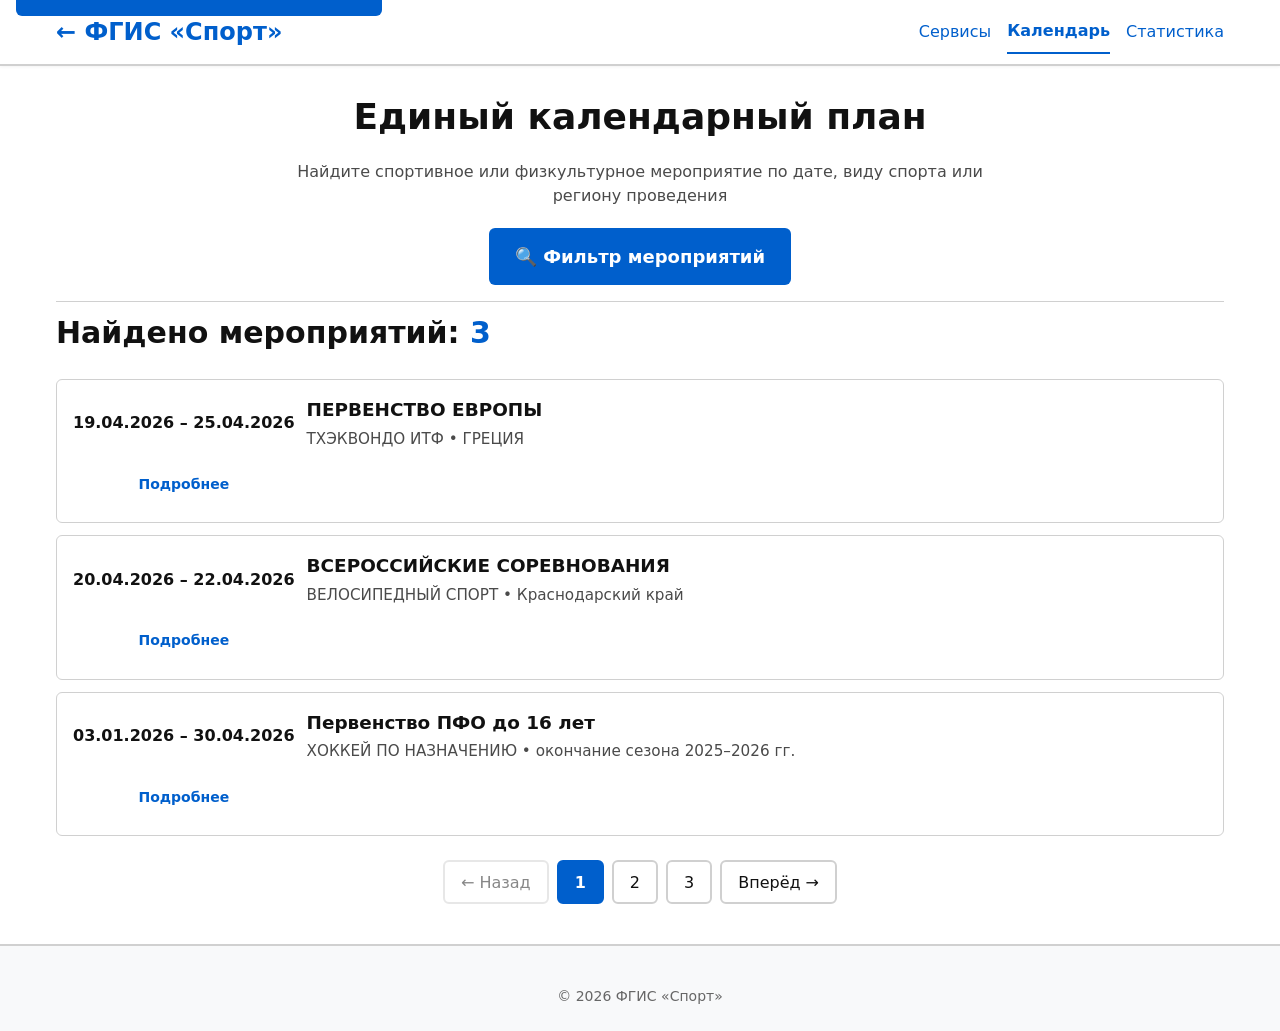
==== commit 84fdad31: "2134" ====
--- a/root/ekp/index.html
+++ b/root/ekp/index.html
@@ -13,21 +13,13 @@
 
 <header class="header" role="banner">
   <div class="container header__inner">
-    <a href="../index.html" class="header__logo" aria-label="ФГИС Спорт, вернуться на главную">
-      <span class="logo-text">← ФГИС «Спорт»</span>
-    </a>
+    <a href="../index.html" class="header__logo" aria-label="ФГИС Спорт, вернуться на главную">← ФГИС «Спорт»</a>
     
     <nav class="main-nav" role="navigation" aria-label="Навигация по сайту">
-      <ul class="nav-list" role="menubar">
-        <li class="nav-item" role="none">
-          <a href="../index.html#services-citizens" role="menuitem" class="nav-link">Сервисы</a>
-        </li>
-        <li class="nav-item" role="none">
-          <a href="#" role="menuitem" class="nav-link nav-link--active" aria-current="page">Календарь</a>
-        </li>
-        <li class="nav-item" role="none">
-          <a href="../index.html#statistics" role="menuitem" class="nav-link">Статистика</a>
-        </li>
+      <ul class="nav-list">
+        <li><a href="../index.html#services" class="nav-link">Сервисы</a></li>
+        <li><a href="#" class="nav-link nav-link--active" aria-current="page">Календарь</a></li>
+        <li><a href="../index.html#statistics" class="nav-link">Статистика</a></li>
       </ul>
     </nav>
   </div>
@@ -36,70 +28,49 @@
 <main id="main-content" role="main">
   <div class="container">
 
-    <!-- Заголовок страницы -->
-    <section class="ekp-hero" aria-labelledby="ekp-heading">
+    <section class="ekp-hero" aria-labelledby="ekp-heading" style="scroll-margin-top: 5rem;">
       <h1 id="ekp-heading">Единый календарный план</h1>
       <p class="ekp-desc">Найдите спортивное или физкультурное мероприятие по дате, виду спорта или региону проведения</p>
       
-      <!-- Кнопка открытия фильтра -->
-      <button 
-        id="filter-toggle-btn" 
-        class="btn btn--primary btn--large" 
-        aria-expanded="false" 
-        aria-controls="filter-panel"
-        aria-label="Открыть панель фильтрации мероприятий"
-      >
+      <button id="filter-toggle" class="btn btn--primary btn--large" aria-expanded="false" aria-controls="filter-panel" aria-label="Открыть панель фильтрации мероприятий">
         🔍 Фильтр мероприятий
-        <span class="sr-only">(нажмите для настройки параметров поиска)</span>
       </button>
     </section>
 
-    <!-- Панель фильтра (скрыта по умолчанию) -->
-    <section 
-      id="filter-panel" 
-      class="filter-panel" 
-      role="region" 
-      aria-labelledby="filter-heading"
-      hidden
-    >
+    <section id="filter-panel" class="filter-panel" role="region" aria-labelledby="filter-heading" hidden style="scroll-margin-top: 5rem;">
       <h2 id="filter-heading" class="visually-hidden">Фильтр поиска мероприятий</h2>
       
-      <form id="ekp-search-form" class="filter-form" role="search" aria-label="Поиск мероприятий по параметрам">
+      <form id="ekp-form" class="filter-form" role="search" aria-label="Поиск мероприятий по параметрам">
         
-        <!-- Тип мероприятия -->
         <fieldset class="filter-group">
           <legend>Тип мероприятия</legend>
           <div class="radio-group" role="radiogroup" aria-label="Выберите тип мероприятия">
             <label class="radio-label">
-              <input type="radio" name="event_type" value="sport" checked id="type-sport">
+              <input type="radio" name="type" value="sport" checked id="type-sport">
               <span>Спортивные</span>
             </label>
             <label class="radio-label">
-              <input type="radio" name="event_type" value="mass" id="type-mass">
+              <input type="radio" name="type" value="mass" id="type-mass">
               <span>Физкультурные</span>
             </label>
           </div>
-          <span id="type-hint" class="hint">Спортивные — соревнования, первенства. Физкультурные — массовые мероприятия, фестивали</span>
         </fieldset>
 
-        <!-- Период дат -->
         <fieldset class="filter-group">
           <legend>Период проведения</legend>
           <div class="date-range">
             <div class="date-input">
               <label for="date-from">Дата с</label>
-              <input type="date" id="date-from" name="date_from" aria-describedby="date-from-hint">
-              <span id="date-from-hint" class="hint">Например: 2026-04-01</span>
+              <input type="date" id="date-from" name="date_from" aria-describedby="date-hint">
             </div>
             <div class="date-input">
               <label for="date-to">Дата по</label>
-              <input type="date" id="date-to" name="date_to" aria-describedby="date-to-hint">
-              <span id="date-to-hint" class="hint">Например: 2026-04-30</span>
+              <input type="date" id="date-to" name="date_to" aria-describedby="date-hint">
             </div>
+            <span id="date-hint" class="hint">Укажите диапазон дат или оставьте поля пустыми</span>
           </div>
         </fieldset>
 
-        <!-- Вид спорта -->
         <div class="filter-group">
           <label for="sport-select">Вид спорта</label>
           <select id="sport-select" name="sport" aria-describedby="sport-hint">
@@ -108,119 +79,68 @@
             <option value="cycling">Велосипедный спорт</option>
             <option value="hockey">Хоккей по назначению</option>
             <option value="football">Футбол</option>
-            <option value="wrestling">Спортивная борьба</option>
-            <option value="swimming">Плавание</option>
-            <option value="judo">Дзюдо</option>
-            <option value="athletics">Лёгкая атлетика</option>
-            <option value="boxing">Бокс</option>
           </select>
           <span id="sport-hint" class="hint">Выберите вид спорта из списка или оставьте «Все виды»</span>
         </div>
 
-        <!-- Регион -->
         <div class="filter-group">
           <label for="region-select">Регион проведения</label>
           <select id="region-select" name="region" aria-describedby="region-hint">
             <option value="">Все регионы</option>
             <option value="greece">Греция</option>
             <option value="krd">Краснодарский край</option>
-            <option value="pfo">Приволжский федеральный округ</option>
-            <option value="mow">Москва</option>
-            <option value="spb">Санкт-Петербург</option>
+            <option value="pfo">Приволжский ФО</option>
           </select>
-          <span id="region-hint" class="hint">Выберите регион или оставьте «Все регионы» для поиска по всей России</span>
+          <span id="region-hint" class="hint">Выберите регион или оставьте «Все регионы»</span>
         </div>
 
-        <!-- Кнопки действий -->
         <div class="filter-actions">
-          <button type="submit" class="btn btn--primary btn--large">
-            🔍 Найти мероприятия
-          </button>
-          <button type="button" id="filter-reset-btn" class="btn btn--outline">
-            ♻ Сбросить фильтр
-          </button>
-          <button type="button" id="filter-close-btn" class="btn btn--ghost" aria-label="Закрыть панель фильтра без применения">
-            ✕ Закрыть
-          </button>
+          <button type="submit" class="btn btn--primary btn--large">🔍 Найти мероприятия</button>
+          <button type="button" id="filter-reset" class="btn btn--outline">♻ Сбросить фильтр</button>
+          <button type="button" id="filter-close" class="btn btn--ghost" aria-label="Закрыть панель фильтра">✕ Закрыть</button>
         </div>
 
-        <!-- Сообщения для скринридеров -->
         <div id="form-status" role="status" aria-live="polite" class="sr-only"></div>
         <div id="form-error" role="alert" aria-live="assertive" class="sr-only"></div>
-
       </form>
     </section>
 
-    <!-- Результаты поиска -->
-    <section id="results-section" class="results-section" aria-labelledby="results-heading" aria-live="polite">
-      <h2 id="results-heading">Найдено мероприятий: <span id="results-count" aria-atomic="true">3</span></h2>
+    <section id="results" class="results-section" aria-labelledby="results-heading" aria-live="polite">
+      <h2 id="results-heading">Найдено мероприятий: <span id="results-count">3</span></h2>
       
       <ul class="event-list" role="list" aria-label="Список найденных мероприятий">
-        
-        <li class="event-card" role="listitem" aria-labelledby="event-1-title">
-          <time class="event-date" datetime="2026-04-19/2026-04-25">
-            <span class="date-start">19.04.2026</span> – <span class="date-end">25.04.2026</span>
-          </time>
+        <li class="event-card" role="listitem" aria-labelledby="evt-1">
+          <time class="event-date" datetime="2026-04-19/2026-04-25">19.04.2026 – 25.04.2026</time>
           <div class="event-info">
-            <h3 id="event-1-title" class="event-title">ПЕРВЕНСТВО ЕВРОПЫ</h3>
-            <p class="event-meta">
-              <strong>Вид спорта:</strong> Тхэквондо ИТФ • 
-              <strong>Место:</strong> Греция
-            </p>
-            <p class="event-desc">Международное соревнование среди спортсменов до 21 года</p>
+            <h3 id="evt-1" class="event-title">ПЕРВЕНСТВО ЕВРОПЫ</h3>
+            <p class="event-meta">ТХЭКВОНДО ИТФ • ГРЕЦИЯ</p>
           </div>
-          <a href="/events/1" class="btn btn--small" aria-label="Подробнее о Первенстве Европы по тхэквондо">
-            Подробнее
-          </a>
+          <a href="/events/1" class="btn btn--small" aria-label="Подробнее о Первенстве Европы по тхэквондо">Подробнее</a>
         </li>
-
-        <li class="event-card" role="listitem" aria-labelledby="event-2-title">
-          <time class="event-date" datetime="2026-04-20/2026-04-22">
-            <span class="date-start">20.04.2026</span> – <span class="date-end">22.04.2026</span>
-          </time>
+        <li class="event-card" role="listitem" aria-labelledby="evt-2">
+          <time class="event-date" datetime="2026-04-20/2026-04-22">20.04.2026 – 22.04.2026</time>
           <div class="event-info">
-            <h3 id="event-2-title" class="event-title">ВСЕРОССИЙСКИЕ СОРЕВНОВАНИЯ</h3>
-            <p class="event-meta">
-              <strong>Вид спорта:</strong> Велосипедный спорт • 
-              <strong>Место:</strong> Краснодарский край
-            </p>
-            <p class="event-desc">Шоссейные гонки среди юниоров</p>
+            <h3 id="evt-2" class="event-title">ВСЕРОССИЙСКИЕ СОРЕВНОВАНИЯ</h3>
+            <p class="event-meta">ВЕЛОСИПЕДНЫЙ СПОРТ • Краснодарский край</p>
           </div>
-          <a href="/events/2" class="btn btn--small" aria-label="Подробнее о Всероссийских соревнованиях по велоспорту">
-            Подробнее
-          </a>
+          <a href="/events/2" class="btn btn--small" aria-label="Подробнее о Всероссийских соревнованиях">Подробнее</a>
         </li>
-
-        <li class="event-card" role="listitem" aria-labelledby="event-3-title">
-          <time class="event-date" datetime="2026-01-03/2026-04-30">
-            <span class="date-start">03.01.2026</span> – <span class="date-end">30.04.2026</span>
-          </time>
+        <li class="event-card" role="listitem" aria-labelledby="evt-3">
+          <time class="event-date" datetime="2026-01-03/2026-04-30">03.01.2026 – 30.04.2026</time>
           <div class="event-info">
-            <h3 id="event-3-title" class="event-title">Первенство ПФО до 16 лет</h3>
-            <p class="event-meta">
-              <strong>Вид спорта:</strong> Хоккей по назначению • 
-              <strong>Место:</strong> Приволжский ФО
-            </p>
-            <p class="event-desc">Окончание сезона 2025–2026 годов</p>
+            <h3 id="evt-3" class="event-title">Первенство ПФО до 16 лет</h3>
+            <p class="event-meta">ХОККЕЙ ПО НАЗНАЧЕНИЮ • окончание сезона 2025–2026 гг.</p>
           </div>
-          <a href="/events/3" class="btn btn--small" aria-label="Подробнее о Первенстве ПФО по хоккею">
-            Подробнее
-          </a>
+          <a href="/events/3" class="btn btn--small" aria-label="Подробнее о Первенстве ПФО">Подробнее</a>
         </li>
-
       </ul>
 
-      <!-- Пагинация (доступная) -->
-      <nav class="pagination" aria-label="Навигация по страницам результатов поиска">
-        <button class="page-btn" disabled aria-disabled="true" aria-label="Предыдущая страница недоступна">
-          ← Назад
-        </button>
-        <button class="page-btn page-btn--active" aria-current="page" aria-label="Страница 1, текущая">1</button>
+      <nav class="pagination" aria-label="Навигация по страницам результатов">
+        <button class="page-btn" disabled aria-disabled="true" aria-label="Предыдущая страница недоступна">← Назад</button>
+        <button class="page-btn page-btn--active" aria-current="page" aria-label="Текущая страница 1">1</button>
         <button class="page-btn" aria-label="Перейти на страницу 2">2</button>
         <button class="page-btn" aria-label="Перейти на страницу 3">3</button>
-        <button class="page-btn" aria-label="Перейти на следующую страницу">
-          Вперёд →
-        </button>
+        <button class="page-btn" aria-label="Перейти на следующую страницу">Вперёд →</button>
       </nav>
     </section>
 
--- a/root/css/style.css
+++ b/root/css/style.css
@@ -1,1242 +1,186 @@
-/* =============================================================================
-   ФГИС «Спорт» — Профессиональные стили с полной доступностью
-   Соответствие: ГОСТ Р 52872-2019, WCAG 2.1 Level AA
-   ============================================================================= */
-
-/* ===== ПЕРЕМЕННЫЕ: централизованное управление ===== */
+/* ==========================================================================
+   ФГИС «Спорт» — Доступные стили (WCAG 2.1 AA / ГОСТ Р 52872-2019)
+   ========================================================================== */
 :root {
-  /* Цвета */
-  --color-bg: #ffffff;
-  --color-text: #1a1a1a;
-  --color-text-secondary: #4a4a4a;
-  --color-primary: #005fcc;
-  --color-primary-hover: #0047a3;
-  --color-primary-focus: #003399;
-  --color-border: #d0d0d0;
-  --color-border-focus: #005fcc;
-  --color-hint: #666666;
-  --color-error: #c00;
-  --color-success: #2e7d32;
-  --color-bg-alt: #f8f9fa;
-  
-  /* Типографика */
-  --font-family: -apple-system, BlinkMacSystemFont, "Segoe UI", Roboto, 
-                 "Helvetica Neue", Arial, "Noto Sans", sans-serif;
-  --font-size-base: 1rem; /* 16px — масштабируется браузером */
-  --font-size-sm: 0.875rem;
-  --font-size-lg: 1.125rem;
-  --font-size-xl: 1.25rem;
-  --font-size-2xl: 1.5rem;
-  --font-size-3xl: 2rem;
-  --font-weight-normal: 400;
-  --font-weight-medium: 500;
-  --font-weight-semibold: 600;
-  --font-weight-bold: 700;
-  --line-height: 1.5;
-  --line-height-tight: 1.3;
-  
-  /* Отступы и размеры */
-  --space-1: 0.25rem;  /* 4px */
-  --space-2: 0.5rem;   /* 8px */
-  --space-3: 0.75rem;  /* 12px */
-  --space-4: 1rem;     /* 16px */
-  --space-5: 1.25rem;  /* 20px */
-  --space-6: 1.5rem;   /* 24px */
-  --space-8: 2rem;     /* 32px */
-  --space-10: 2.5rem;  /* 40px */
-  --space-12: 3rem;    /* 48px */
-  
-  --radius-sm: 0.25rem;
-  --radius-md: 0.375rem;
-  --radius-lg: 0.5rem;
-  
-  --shadow-sm: 0 1px 2px rgba(0, 0, 0, 0.05);
-  --shadow-md: 0 4px 12px rgba(0, 0, 0, 0.1);
-  --shadow-lg: 0 8px 24px rgba(0, 0, 0, 0.15);
-  
-  /* Доступность */
-  --focus-width: 0.1875rem; /* 3px */
-  --focus-offset: 0.125rem; /* 2px */
-  --min-touch-target: 2.75rem; /* 44px — минимальный размер для касания */
-  
-  /* Анимации */
-  --transition-fast: 150ms ease;
-  --transition-normal: 250ms ease;
+  --bg: #ffffff;
+  --text: #111111;
+  --text-secondary: #4a4a4a;
+  --primary: #005fcc;
+  --primary-hover: #0047a3;
+  --primary-focus: #003399;
+  --border: #d0d0d0;
+  --hint: #666666;
+  --bg-alt: #f8f9fa;
+  --radius: 0.375rem;
+  --space-1: 0.25rem;
+  --space-2: 0.5rem;
+  --space-3: 0.75rem;
+  --space-4: 1rem;
+  --space-5: 1.25rem;
+  --space-6: 1.5rem;
+  --space-8: 2rem;
+  --shadow-sm: 0 1px 3px rgba(0,0,0,0.05);
+  --shadow-md: 0 4px 12px rgba(0,0,0,0.1);
+  --font-base: 1rem;
+  --line: 1.5;
+  --focus-width: 0.1875rem;
+  --touch-min: 2.75rem;
 }
 
-/* ===== СБРОС И БАЗОВЫЕ СТИЛИ ===== */
-*, *::before, *::after {
-  box-sizing: border-box;
-  margin: 0;
-  padding: 0;
-}
+*, *::before, *::after { box-sizing: border-box; margin: 0; padding: 0; }
 
 html {
-  font-size: var(--font-size-base);
+  font-size: var(--font-base);
   scroll-behavior: smooth;
-  /* Предотвращение горизонтального скролла при зуме */
+  scroll-padding-top: 5rem;
   overflow-x: hidden;
-  /* Улучшение рендеринга шрифтов */
-  -webkit-font-smoothing: antialiased;
-  -moz-osx-font-smoothing: grayscale;
 }
 
 body {
-  font-family: var(--font-family);
-  background-color: var(--color-bg);
-  color: var(--color-text);
-  line-height: var(--line-height);
-  /* Плавное масштабирование текста */
-  text-size-adjust: 100%;
-  -webkit-text-size-adjust: 100%;
+  font-family: system-ui, -apple-system, "Segoe UI", Roboto, sans-serif;
+  background: var(--bg); color: var(--text); line-height: var(--line);
+  text-size-adjust: 100%; -webkit-text-size-adjust: 100%;
 }
 
-/* ===== ДОСТУПНОСТЬ: скринридеры и клавиатура ===== */
+/* Доступность */
+.skip-link {
+  position: absolute; top: calc(-1 * var(--space-8)); left: var(--space-4);
+  background: var(--primary); color: #fff; padding: var(--space-3) var(--space-4);
+  z-index: 10000; transition: top 0.2s; border-radius: var(--radius); font-weight: 600;
+}
+.skip-link:focus { top: var(--space-4); outline: none; }
 
-/* Skip-link: скрыт, появляется при фокусе */
-.skip-link {
-  position: absolute;
-  top: calc(-1 * var(--space-12));
-  left: var(--space-4);
-  background: var(--color-primary);
-  color: #ffffff;
-  padding: var(--space-3) var(--space-4);
-  border-radius: var(--radius-md);
-  z-index: 10000;
-  transition: top var(--transition-fast);
-  text-decoration: none;
-  font-weight: var(--font-weight-semibold);
+:focus-visible {
+  outline: var(--focus-width) solid var(--primary-focus);
+  outline-offset: var(--space-1);
+}
+:focus:not(:focus-visible) { outline: none; }
+
+.visually-hidden, .sr-only {
+  position: absolute !important; width: 1px !important; height: 1px !important;
+  padding: 0 !important; margin: -1px !important; overflow: hidden !important;
+  clip-path: inset(50%) !important; clip: rect(0,0,0,0) !important; white-space: nowrap !important; border: 0 !important;
 }
 
-.skip-link:focus {
-  top: var(--space-4);
-  outline: none;
+a { color: var(--primary); text-decoration: none; }
+a:hover, a:focus { color: var(--primary-hover); text-decoration: underline; }
+button, input, select, textarea { font-family: inherit; font-size: inherit; color: inherit; }
+button { cursor: pointer; background: none; border: none; }
+img { max-width: 100%; height: auto; display: block; }
+
+/* Контейнер */
+.container { width: 100%; max-width: 75rem; margin: 0 auto; padding: 0 var(--space-4); }
+
+/* Шапка */
+.header { border-bottom: 0.125rem solid var(--border); background: var(--bg); position: sticky; top: 0; z-index: 100; box-shadow: var(--shadow-sm); }
+.header__inner { display: flex; align-items: center; justify-content: space-between; min-height: 4rem; flex-wrap: wrap; gap: var(--space-3); }
+.header__logo { font-size: 1.5rem; font-weight: 700; color: var(--primary); }
+
+.nav-list { display: flex; gap: var(--space-4); list-style: none; flex-wrap: wrap; }
+.nav-link { padding: var(--space-2) 0; font-weight: 500; min-height: var(--touch-min); display: inline-flex; align-items: center; }
+.nav-link--active { color: var(--primary); font-weight: 600; border-bottom: 0.125rem solid var(--primary); }
+
+/* Секции */
+.section { padding: var(--space-6) 0; border-top: 0.0625rem solid var(--border); }
+.section--hero { text-align: center; padding: var(--space-8) 0 var(--space-6); border-bottom: 0.0625rem solid var(--border); }
+h1 { font-size: clamp(1.75rem, 4vw, 2.25rem); margin-bottom: var(--space-4); }
+h2 { font-size: clamp(1.5rem, 3vw, 1.875rem); margin-bottom: var(--space-6); font-weight: 700; }
+h3, h4 { margin-bottom: var(--space-2); }
+.section-desc { color: var(--text-secondary); max-width: 45rem; margin: -0.5rem auto var(--space-6); }
+.hero__desc { max-width: 50rem; margin: 0 auto var(--space-6); color: var(--text-secondary); font-size: 1.125rem; }
+.hero__actions { display: flex; gap: var(--space-4); justify-content: center; flex-wrap: wrap; }
+
+/* Кнопки */
+.btn { display: inline-flex; align-items: center; justify-content: center; gap: var(--space-2); padding: var(--space-3) var(--space-5); border-radius: var(--radius); font-weight: 600; border: 0.125rem solid transparent; transition: 0.2s; min-height: var(--touch-min); min-width: var(--touch-min); }
+.btn--primary { background: var(--primary); color: #fff; }
+.btn--primary:hover, .btn--primary:focus { background: var(--primary-hover); color: #fff; }
+.btn--outline { background: transparent; border-color: var(--primary); color: var(--primary); }
+.btn--outline:hover, .btn--outline:focus { background: var(--primary); color: #fff; }
+.btn--ghost { color: var(--text); text-decoration: underline; }
+.btn--large { padding: var(--space-4) var(--space-6); font-size: 1.125rem; }
+.btn--small { padding: var(--space-2) var(--space-4); font-size: 0.875rem; }
+.btn:disabled { opacity: 0.6; cursor: not-allowed; }
+
+/* Карточки сервисов */
+.service-group { margin-bottom: var(--space-2); }
+.cards-grid { display: grid; grid-template-columns: repeat(auto-fit, minmax(17rem, 1fr)); gap: var(--space-4); list-style: none; }
+.card { padding: var(--space-5); border: 0.0625rem solid var(--border); border-radius: var(--radius); background: var(--bg); transition: box-shadow 0.2s; }
+.card:hover { box-shadow: var(--shadow-md); }
+.card__title { font-size: 1.15rem; font-weight: 600; margin-bottom: var(--space-2); }
+.card__desc { color: var(--text-secondary); margin-bottom: var(--space-4); }
+
+/* События */
+.event-list { list-style: none; display: flex; flex-direction: column; gap: var(--space-3); }
+.event-card { display: grid; grid-template-columns: auto 1fr; gap: var(--space-3); padding: var(--space-4); border: 0.0625rem solid var(--border); border-radius: var(--radius); align-items: center; background: var(--bg); }
+.event-date { font-weight: 700; white-space: nowrap; }
+.event-title { font-size: 1.15rem; font-weight: 600; margin: 0; }
+.event-meta { color: var(--text-secondary); font-size: 0.95rem; margin: var(--space-1) 0 0; }
+.link-arrow { display: inline-flex; align-items: center; gap: var(--space-1); margin-top: var(--space-5); font-weight: 600; }
+
+/* Статистика */
+.stats-grid { display: grid; grid-template-columns: repeat(auto-fit, minmax(20rem, 1fr)); gap: var(--space-5); }
+.stat-card { padding: var(--space-5); border: 0.0625rem solid var(--border); border-radius: var(--radius); background: var(--bg-alt); }
+.stat-card h3 { margin-bottom: var(--space-3); font-size: 1.15rem; }
+.stat-list { list-style: none; }
+.stat-list li { margin-bottom: var(--space-2); }
+.stat-label { color: var(--text-secondary); }
+.link-inline { color: var(--primary); font-weight: 500; text-decoration: underline; }
+
+/* Виды спорта */
+.sports-list { list-style: none; }
+.sport-item { display: flex; gap: var(--space-4); padding: var(--space-4) 0; border-bottom: 0.0625rem solid var(--border); }
+.sport-rank { font-size: 1.5rem; font-weight: 700; color: var(--primary); min-width: 2.5rem; text-align: center; }
+.sport-name { font-size: 1.15rem; font-weight: 600; margin-bottom: var(--space-2); }
+.sport-stats { list-style: none; }
+.sport-stats li { font-size: 0.95rem; margin-bottom: var(--space-1); }
+
+/* Подвал */
+.footer { padding: var(--space-6) 0; border-top: 0.125rem solid var(--border); background: var(--bg-alt); margin-top: var(--space-2); }
+.footer__title { font-size: 1.25rem; margin-bottom: var(--space-4); }
+.footer__list { list-style: none; }
+.footer__item { margin-bottom: var(--space-4); padding-bottom: var(--space-4); border-bottom: 0.0625rem solid var(--border); }
+.footer__item:last-child { border-bottom: none; margin-bottom: 0; padding-bottom: 0; }
+.footer__link { font-weight: 600; display: block; margin-bottom: var(--space-1); }
+.footer__desc { font-size: 0.95rem; color: var(--text-secondary); }
+.footer__copy { font-size: 0.875rem; color: var(--hint); text-align: center; margin-top: var(--space-4); }
+
+/* ЕКП: Фильтр */
+.ekp-hero { padding: var(--space-6) 0 var(--space-4); text-align: center; border-bottom: 0.0625rem solid var(--border); }
+.ekp-desc { max-width: 45rem; margin: 0 auto var(--space-5); color: var(--text-secondary); }
+.filter-panel { background: var(--bg); border: 0.125rem solid var(--primary); border-radius: var(--radius); padding: var(--space-5); margin: var(--space-5) 0; box-shadow: var(--shadow-md); }
+.filter-panel[hidden] { display: none; }
+.filter-form { display: grid; gap: var(--space-4); grid-template-columns: repeat(auto-fit, minmax(14rem, 1fr)); }
+.filter-group { border: none; padding: 0; margin: 0; }
+.filter-group legend { font-weight: 600; margin-bottom: var(--space-2); font-size: 0.95rem; }
+.radio-group { display: flex; gap: var(--space-4); flex-wrap: wrap; }
+.radio-label { display: flex; align-items: center; gap: var(--space-2); cursor: pointer; min-height: var(--touch-min); }
+.date-range { display: grid; gap: var(--space-3); grid-template-columns: repeat(auto-fit, minmax(12rem, 1fr)); }
+.filter-group label { display: block; font-weight: 500; margin-bottom: var(--space-1); font-size: 0.95rem; }
+.filter-group input, .filter-group select { width: 100%; padding: var(--space-3); border: 0.125rem solid var(--border); border-radius: var(--radius); background: var(--bg); min-height: var(--touch-min); }
+.filter-group input:focus, .filter-group select:focus { border-color: var(--primary-focus); outline: none; box-shadow: 0 0 0 3px rgba(0,95,204,0.2); }
+.hint { font-size: 0.875rem; color: var(--hint); margin-top: var(--space-1); display: block; }
+.filter-actions { grid-column: 1 / -1; display: flex; gap: var(--space-3); flex-wrap: wrap; margin-top: var(--space-2); }
+
+.results-section { padding: var(--space-2) 0 var(--space-8); }
+#results-count { font-weight: 700; color: var(--primary); }
+.pagination { display: flex; gap: var(--space-2); justify-content: center; margin-top: var(--space-6); flex-wrap: wrap; }
+.page-btn { padding: var(--space-2) var(--space-4); border: 0.125rem solid var(--border); border-radius: var(--radius); background: var(--bg); min-height: var(--touch-min); }
+.page-btn:hover, .page-btn:focus { border-color: var(--primary); color: var(--primary); }
+.page-btn[disabled] { opacity: 0.5; cursor: not-allowed; }
+.page-btn--active { background: var(--primary); color: #fff; border-color: var(--primary); font-weight: 600; }
+
+/* Адаптив */
+@media (max-width: 48rem) {
+  .header__inner { flex-direction: column; align-items: flex-start; }
+  .nav-list { width: 100%; flex-direction: column; gap: var(--space-2); }
+  .hero__actions { flex-direction: column; align-items: center; }
+  .btn { width: 100%; max-width: 20rem; justify-content: center; }
+  .cards-grid, .stats-grid { grid-template-columns: 1fr; }
+  .event-card { grid-template-columns: 1fr; gap: var(--space-2); }
+  .filter-form { grid-template-columns: 1fr; }
+  .filter-actions { flex-direction: column; }
+  .filter-actions .btn { width: 100%; }
+  .sport-item { flex-direction: column; gap: var(--space-2); }
 }
 
-/* Видимый индикатор фокуса для клавиатурной навигации */
-:focus-visible {
-  outline: var(--focus-width) solid var(--color-primary-focus);
-  outline-offset: var(--focus-offset);
-}
-
-/* Убираем outline у мышиных кликов, оставляем для клавиатуры */
-:focus:not(:focus-visible) {
-  outline: none;
-}
-
-/* Скрытый текст только для скринридеров */
-.sr-only,
-.visually-hidden {
-  position: absolute !important;
-  width: 1px !important;
-  height: 1px !important;
-  padding: 0 !important;
-  margin: -1px !important;
-  overflow: hidden !important;
-  clip-path: inset(50%) !important;
-  clip: rect(0, 0, 0, 0) !important;
-  white-space: nowrap !important;
-  border: 0 !important;
-}
-
-/* Ссылки и интерактивные элементы */
-a {
-  color: var(--color-primary);
-  text-decoration: none;
-  transition: color var(--transition-fast);
-}
-
-a:hover,
-a:focus {
-  color: var(--color-primary-hover);
-  text-decoration: underline;
-}
-
-a:focus {
-  text-decoration: none;
-}
-
-button,
-input,
-select,
-textarea {
-  font-family: inherit;
-  font-size: inherit;
-  color: inherit;
-}
-
-button {
-  cursor: pointer;
-  background: none;
-  border: none;
-}
-
-button:disabled {
-  opacity: 0.6;
-  cursor: not-allowed;
-}
-
-/* Изображения */
-img {
-  max-width: 100%;
-  height: auto;
-  display: block;
-}
-
-/* ===== КОНТЕЙНЕР И СЕТКА ===== */
-.container {
-  width: 100%;
-  max-width: 75rem; /* 1200px */
-  margin: 0 auto;
-  padding: 0 var(--space-4);
-}
-
-/* ===== ШАПКА САЙТА ===== */
-.header {
-  border-bottom: 0.125rem solid var(--color-border);
-  background-color: var(--color-bg);
-  position: sticky;
-  top: 0;
-  z-index: 100;
-  /* Тень для отделения от контента */
-  box-shadow: var(--shadow-sm);
-}
-
-.header__inner {
-  display: flex;
-  align-items: center;
-  justify-content: space-between;
-  min-height: 4rem;
-  flex-wrap: wrap;
-  gap: var(--space-3);
-}
-
-.header__logo {
-  font-size: var(--font-size-xl);
-  font-weight: var(--font-weight-bold);
-  color: var(--color-primary);
-  text-decoration: none;
-}
-
-.header__logo:hover,
-.header__logo:focus {
-  text-decoration: none;
-  color: var(--color-primary-hover);
-}
-
-.logo-text {
-  display: inline-block;
-}
-
-/* ===== НАВИГАЦИЯ С ВЫПАДАЮЩИМИ МЕНЮ ===== */
-.main-nav {
-  /* Навигация справа от логотипа */
-}
-
-.nav-list {
-  display: flex;
-  gap: var(--space-4);
-  list-style: none;
-  align-items: center;
-}
-
-.nav-item {
-  /* Ключевое: относительно этого позиционируется выпадающее меню */
-  position: relative;
-}
-
-.nav-toggle,
-.nav-link {
-  padding: var(--space-2) 0;
-  font-weight: var(--font-weight-medium);
-  color: var(--color-text);
-  background: none;
-  border: none;
-  text-align: left;
-  min-height: var(--min-touch-target);
-  display: inline-flex;
-  align-items: center;
-  gap: var(--space-1);
-}
-
-.nav-toggle:hover,
-.nav-link:hover {
-  color: var(--color-primary);
-}
-
-.nav-toggle[aria-expanded="true"] {
-  color: var(--color-primary);
-}
-
-/* Индикатор выпадающего меню */
-.nav-toggle::after {
-  content: "▼";
-  font-size: 0.75em;
-  margin-left: var(--space-1);
-  transition: transform var(--transition-fast);
-}
-
-.nav-toggle[aria-expanded="true"]::after {
-  content: "▲";
-  transform: rotate(180deg);
-}
-
-/* Выпадающее меню */
-.nav-dropdown {
-  position: absolute;
-  top: calc(100% + var(--space-2));
-  left: 0;
-  background: var(--color-bg);
-  border: 0.125rem solid var(--color-border);
-  border-radius: var(--radius-md);
-  padding: var(--space-3);
-  min-width: 16rem;
-  max-width: 90vw; /* Не уходит за край экрана */
-  box-shadow: var(--shadow-md);
-  z-index: 101;
-  list-style: none;
-}
-
-.nav-dropdown[hidden] {
-  display: none;
-}
-
-.nav-dropdown li {
-  margin: var(--space-1) 0;
-}
-
-.nav-dropdown a {
-  display: block;
-  padding: var(--space-2) var(--space-3);
-  border-radius: var(--radius-sm);
-  min-height: var(--min-touch-target);
-  display: flex;
-  align-items: center;
-  gap: var(--space-2);
-}
-
-.nav-dropdown a:hover,
-.nav-dropdown a:focus {
-  background: rgba(0, 95, 204, 0.1);
-  color: var(--color-primary);
-  text-decoration: none;
-  outline: none;
-}
-
-/* Иконка внешней ссылки */
-.external-icon {
-  font-size: 0.875em;
-  opacity: 0.7;
-}
-
-/* Активная ссылка в навигации */
-.nav-link--active {
-  color: var(--color-primary);
-  font-weight: var(--font-weight-semibold);
-  border-bottom: 0.125rem solid var(--color-primary);
-  padding-bottom: calc(var(--space-2) - 0.125rem);
-}
-
-/* Выделенная ссылка "Все мероприятия" */
-.nav-link--highlight {
-  background: var(--color-primary);
-  color: #ffffff;
-  padding: var(--space-2) var(--space-4);
-  border-radius: var(--radius-md);
-  font-weight: var(--font-weight-semibold);
-}
-
-.nav-link--highlight:hover,
-.nav-link--highlight:focus {
-  background: var(--color-primary-hover);
-  color: #ffffff;
-  text-decoration: none;
-}
-
-/* ===== ГЕРОЙ-СЕКЦИЯ ===== */
-.hero {
-  text-align: center;
-  padding: var(--space-10) 0 var(--space-8);
-  border-bottom: 0.0625rem solid var(--color-border);
-}
-
-.hero h1 {
-  font-size: clamp(var(--font-size-2xl), 4vw, var(--font-size-3xl));
-  margin-bottom: var(--space-4);
-  line-height: var(--line-height-tight);
-}
-
-.hero__desc {
-  max-width: 50rem;
-  margin: 0 auto var(--space-6);
-  color: var(--color-text-secondary);
-  font-size: var(--font-size-lg);
-}
-
-.hero__actions {
-  display: flex;
-  gap: var(--space-4);
-  justify-content: center;
-  flex-wrap: wrap;
-}
-
-/* ===== КНОПКИ ===== */
-.btn {
-  display: inline-flex;
-  align-items: center;
-  justify-content: center;
-  gap: var(--space-2);
-  padding: var(--space-3) var(--space-5);
-  border-radius: var(--radius-md);
-  font-weight: var(--font-weight-semibold);
-  border: 0.125rem solid transparent;
-  transition: all var(--transition-fast);
-  min-height: var(--min-touch-target);
-  min-width: var(--min-touch-target);
-  text-decoration: none;
-  cursor: pointer;
-}
-
-.btn--primary {
-  background: var(--color-primary);
-  color: #ffffff;
-}
-
-.btn--primary:hover,
-.btn--primary:focus {
-  background: var(--color-primary-hover);
-  color: #ffffff;
-}
-
-.btn--outline {
-  background: transparent;
-  border-color: var(--color-primary);
-  color: var(--color-primary);
-}
-
-.btn--outline:hover,
-.btn--outline:focus {
-  background: var(--color-primary);
-  color: #ffffff;
-}
-
-.btn--secondary {
-  background: var(--color-bg-alt);
-  color: var(--color-primary);
-  border-color: var(--color-border);
-}
-
-.btn--secondary:hover,
-.btn--secondary:focus {
-  background: var(--color-primary);
-  color: #ffffff;
-  border-color: var(--color-primary);
-}
-
-.btn--ghost {
-  background: transparent;
-  color: var(--color-text);
-  text-decoration: underline;
-}
-
-.btn--ghost:hover,
-.btn--ghost:focus {
-  color: var(--color-primary);
-}
-
-.btn--large {
-  padding: var(--space-4) var(--space-6);
-  font-size: var(--font-size-lg);
-}
-
-.btn--small {
-  padding: var(--space-2) var(--space-4);
-  font-size: var(--font-size-sm);
-}
-
-.btn:disabled {
-  opacity: 0.6;
-  cursor: not-allowed;
-}
-
-/* ===== СЕКЦИИ ===== */
-.section {
-  padding: var(--space-8) 0;
-  border-top: 0.0625rem solid var(--color-border);
-}
-
-.section--stats {
-  background: var(--color-bg-alt);
-}
-
-.section--info {
-  background: var(--color-bg);
-}
-
-h2 {
-  font-size: clamp(var(--font-size-xl), 3vw, var(--font-size-2xl));
-  margin-bottom: var(--space-6);
-  font-weight: var(--font-weight-bold);
-}
-
-.section-subtitle {
-  color: var(--color-text-secondary);
-  margin: calc(-1 * var(--space-4)) 0 var(--space-6);
-  font-size: var(--font-size-lg);
-}
-
-/* ===== КАРТОЧКИ СЕРВИСОВ ===== */
-.cards-grid {
-  display: grid;
-  grid-template-columns: repeat(auto-fit, minmax(17rem, 1fr));
-  gap: var(--space-5);
-}
-
-.card {
-  padding: var(--space-5);
-  border: 0.0625rem solid var(--color-border);
-  border-radius: var(--radius-lg);
-  background: var(--color-bg);
-  transition: box-shadow var(--transition-fast);
-  display: flex;
-  flex-direction: column;
-  min-height: 100%;
-}
-
-.card:hover {
-  box-shadow: var(--shadow-md);
-}
-
-.card__header h3 {
-  font-size: var(--font-size-lg);
-  margin-bottom: var(--space-3);
-  font-weight: var(--font-weight-semibold);
-}
-
-.card__body {
-  flex: 1;
-  margin-bottom: var(--space-4);
-}
-
-.card__body p {
-  color: var(--color-text-secondary);
-  margin: 0;
-}
-
-.card__footer {
-  margin-top: auto;
-}
-
-/* ===== СТАТИСТИКА ===== */
-.stats-grid {
-  display: grid;
-  grid-template-columns: repeat(auto-fit, minmax(20rem, 1fr));
-  gap: var(--space-6);
-}
-
-.stat-card {
-  padding: var(--space-5);
-  border: 0.0625rem solid var(--color-border);
-  border-radius: var(--radius-lg);
-  background: var(--color-bg);
-}
-
-.stat-card h3 {
-  font-size: var(--font-size-lg);
-  margin-bottom: var(--space-4);
-  font-weight: var(--font-weight-semibold);
-}
-
-/* Прогресс-бары */
-.progress-group {
-  display: flex;
-  flex-direction: column;
-  gap: var(--space-4);
-}
-
-.progress-item {
-  display: flex;
-  flex-direction: column;
-  gap: var(--space-2);
-}
-
-.progress-label {
-  font-weight: var(--font-weight-medium);
-  font-size: var(--font-size-sm);
-}
-
-.progress-bar {
-  height: 0.875rem;
-  background: var(--color-border);
-  border-radius: 0.4375rem;
-  overflow: hidden;
-  position: relative;
-}
-
-.progress-fill {
-  height: 100%;
-  background: var(--color-primary);
-  transition: width var(--transition-normal);
-}
-
-.progress-value {
-  font-weight: var(--font-weight-bold);
-  font-size: var(--font-size-lg);
-}
-
-/* Списки статистики */
-.stat-list {
-  display: flex;
-  flex-direction: column;
-  gap: var(--space-3);
-}
-
-.stat-row {
-  display: flex;
-  justify-content: space-between;
-  align-items: baseline;
-  gap: var(--space-4);
-}
-
-.stat-row dt {
-  font-weight: var(--font-weight-medium);
-  color: var(--color-text-secondary);
-}
-
-.stat-total {
-  font-weight: var(--font-weight-bold);
-  color: var(--color-primary);
-}
-
-.stat-registered {
-  font-weight: var(--font-weight-semibold);
-}
-
-/* Ссылки в статистике */
-.link-arrow {
-  display: inline-flex;
-  align-items: center;
-  gap: var(--space-1);
-  margin-top: var(--space-4);
-  font-weight: var(--font-weight-semibold);
-  color: var(--color-primary);
-}
-
-.link-arrow:hover,
-.link-arrow:focus {
-  text-decoration: underline;
-}
-
-.link-inline {
-  color: var(--color-primary);
-  text-decoration: none;
-  font-weight: var(--font-weight-medium);
-}
-
-.link-inline:hover,
-.link-inline:focus {
-  text-decoration: underline;
-}
-
-/* ===== ПОПУЛЯРНЫЕ ВИДЫ СПОРТА ===== */
-.sports-list {
-  list-style: none;
-  display: flex;
-  flex-direction: column;
-  gap: var(--space-4);
-}
-
-.sport-item {
-  display: flex;
-  gap: var(--space-4);
-  padding: var(--space-4) 0;
-  border-bottom: 0.0625rem solid var(--color-border);
-  align-items: flex-start;
-}
-
-.sport-item:last-child {
-  border-bottom: none;
-}
-
-.sport-rank {
-  font-size: var(--font-size-2xl);
-  font-weight: var(--font-weight-bold);
-  color: var(--color-primary);
-  min-width: 2.5rem;
-  text-align: center;
-  line-height: 1;
-}
-
-.sport-info {
-  flex: 1;
-  min-width: 0;
-}
-
-.sport-name {
-  margin: 0 0 var(--space-2);
-  font-size: var(--font-size-lg);
-  font-weight: var(--font-weight-semibold);
-}
-
-.sport-stats {
-  display: grid;
-  grid-template-columns: max-content 1fr;
-  gap: var(--space-1) var(--space-6);
-  font-size: var(--font-size-sm);
-}
-
-.sport-stats dt {
-  font-weight: var(--font-weight-medium);
-  color: var(--color-text-secondary);
-}
-
-.sport-stats dd {
-  margin: 0;
-  font-weight: var(--font-weight-semibold);
-}
-
-/* ===== ИНФОРМАЦИОННЫЙ БЛОК ===== */
-.info-list {
-  list-style: disc;
-  padding-left: var(--space-6);
-  margin: var(--space-4) 0 0;
-}
-
-.info-list li {
-  margin-bottom: var(--space-2);
-  color: var(--color-text-secondary);
-}
-
-/* =============================================================================
-   СТРАНИЦА ЕКП: ФИЛЬТР И РЕЗУЛЬТАТЫ
-   ============================================================================= */
-
-.ekp-page .container {
-  padding-top: var(--space-6);
-}
-
-/* Герой ЕКП */
-.ekp-hero {
-  padding: var(--space-6) 0 var(--space-8);
-  text-align: center;
-  border-bottom: 0.0625rem solid var(--color-border);
-}
-
-.ekp-hero h1 {
-  font-size: clamp(var(--font-size-2xl), 4vw, var(--font-size-3xl));
-  margin-bottom: var(--space-3);
-}
-
-.ekp-desc {
-  max-width: 45rem;
-  margin: 0 auto var(--space-6);
-  color: var(--color-text-secondary);
-  font-size: var(--font-size-lg);
-}
-
-/* Панель фильтра */
-.filter-panel {
-  background: var(--color-bg);
-  border: 0.125rem solid var(--color-primary);
-  border-radius: var(--radius-lg);
-  padding: var(--space-6);
-  margin: var(--space-6) 0;
-  box-shadow: var(--shadow-md);
-}
-
-.filter-panel[hidden] {
-  display: none;
-}
-
-.filter-form {
-  display: grid;
-  gap: var(--space-5);
-  grid-template-columns: repeat(auto-fit, minmax(14rem, 1fr));
-}
-
-.filter-group {
-  display: flex;
-  flex-direction: column;
-  gap: var(--space-2);
-  border: none;
-  padding: 0;
-  margin: 0;
-}
-
-.filter-group legend {
-  font-weight: var(--font-weight-semibold);
-  font-size: var(--font-size-sm);
-  margin-bottom: var(--space-1);
-}
-
-/* Радио-группа */
-.radio-group {
-  display: flex;
-  gap: var(--space-4);
-  flex-wrap: wrap;
-}
-
-.radio-label {
-  display: flex;
-  align-items: center;
-  gap: var(--space-2);
-  cursor: pointer;
-  min-height: var(--min-touch-target);
-  padding: var(--space-1) 0;
-}
-
-.radio-label input {
-  width: 1.125rem;
-  height: 1.125rem;
-  cursor: pointer;
-}
-
-/* Поля ввода и select */
-.filter-group label {
-  font-weight: var(--font-weight-medium);
-  font-size: var(--font-size-sm);
-}
-
-.filter-group input[type="date"],
-.filter-group select {
-  width: 100%;
-  padding: var(--space-3);
-  border: 0.125rem solid var(--color-border);
-  border-radius: var(--radius-md);
-  background: var(--color-bg);
-  color: var(--color-text);
-  font-size: var(--font-size-base);
-  min-height: var(--min-touch-target);
-  transition: border-color var(--transition-fast);
-}
-
-.filter-group input[type="date"]:focus,
-.filter-group select:focus {
-  border-color: var(--color-border-focus);
-  outline: none;
-  box-shadow: 0 0 0 3px rgba(0, 95, 204, 0.2);
-}
-
-/* Подсказки */
-.hint {
-  display: block;
-  font-size: var(--font-size-sm);
-  color: var(--color-hint);
-  margin-top: var(--space-1);
-  line-height: var(--line-height);
-}
-
-/* Кнопки фильтра */
-.filter-actions {
-  grid-column: 1 / -1;
-  display: flex;
-  gap: var(--space-3);
-  flex-wrap: wrap;
-  margin-top: var(--space-2);
-}
-
-/* ===== РЕЗУЛЬТАТЫ ПОИСКА ===== */
-.results-section {
-  padding: var(--space-2) 0 var(--space-8);
-}
-
-#results-heading {
-  margin-bottom: var(--space-5);
-}
-
-#results-count {
-  font-weight: var(--font-weight-bold);
-  color: var(--color-primary);
-}
-
-/* Список мероприятий */
-.event-list {
-  list-style: none;
-  display: flex;
-  flex-direction: column;
-  gap: var(--space-4);
-}
-
-.event-card {
-  display: grid;
-  grid-template-columns: auto 1fr auto;
-  gap: var(--space-4);
-  padding: var(--space-4);
-  border: 0.0625rem solid var(--color-border);
-  border-radius: var(--radius-lg);
-  align-items: flex-start;
-  background: var(--color-bg);
-  transition: box-shadow var(--transition-fast);
-}
-
-.event-card:hover {
-  box-shadow: var(--shadow-md);
-}
-
-.event-date {
-  font-weight: var(--font-weight-bold);
-  white-space: nowrap;
-  color: var(--color-text);
-  font-size: var(--font-size-sm);
-}
-
-.event-info {
-  min-width: 0;
-}
-
-.event-title {
-  margin: 0 0 var(--space-1);
-  font-size: var(--font-size-lg);
-  font-weight: var(--font-weight-semibold);
-  line-height: var(--line-height-tight);
-}
-
-.event-meta {
-  color: var(--color-text-secondary);
-  font-size: var(--font-size-sm);
-  margin: 0 0 var(--space-2);
-}
-
-.event-desc {
-  color: var(--color-text);
-  margin: 0;
-  font-size: var(--font-size-sm);
-}
-
-/* Пагинация */
-.pagination {
-  display: flex;
-  gap: var(--space-2);
-  justify-content: center;
-  margin-top: var(--space-8);
-  flex-wrap: wrap;
-}
-
-.page-btn {
-  padding: var(--space-2) var(--space-4);
-  border: 0.125rem solid var(--color-border);
-  border-radius: var(--radius-md);
-  background: var(--color-bg);
-  color: var(--color-text);
-  font-weight: var(--font-weight-medium);
-  min-height: var(--min-touch-target);
-  min-width: var(--min-touch-target);
-  transition: all var(--transition-fast);
-}
-
-.page-btn:hover,
-.page-btn:focus {
-  border-color: var(--color-primary);
-  color: var(--color-primary);
-  background: rgba(0, 95, 204, 0.05);
-}
-
-.page-btn[disabled],
-.page-btn[aria-disabled="true"] {
-  opacity: 0.5;
-  cursor: not-allowed;
-}
-
-.page-btn--active,
-.page-btn[aria-current="page"] {
-  background: var(--color-primary);
-  color: #ffffff;
-  border-color: var(--color-primary);
-  font-weight: var(--font-weight-semibold);
-}
-
-/* ===== ПОДВАЛ ===== */
-.footer {
-  padding: var(--space-8) 0;
-  border-top: 0.125rem solid var(--color-border);
-  background: var(--color-bg-alt);
-  margin-top: var(--space-4);
-}
-
-.footer__nav {
-  margin-bottom: var(--space-6);
-}
-
-.footer__title {
-  font-size: var(--font-size-lg);
-  margin-bottom: var(--space-4);
-  font-weight: var(--font-weight-semibold);
-}
-
-.footer__list {
-  list-style: none;
-  display: flex;
-  flex-direction: column;
-  gap: var(--space-4);
-}
-
-.footer__list li {
-  padding-bottom: var(--space-4);
-  border-bottom: 0.0625rem solid var(--color-border);
-}
-
-.footer__list li:last-child {
-  border-bottom: none;
-  padding-bottom: 0;
-}
-
-.footer__list a {
-  font-weight: var(--font-weight-semibold);
-  display: block;
-  margin-bottom: var(--space-1);
-}
-
-.footer-desc {
-  display: block;
-  font-size: var(--font-size-sm);
-  color: var(--color-text-secondary);
-  line-height: var(--line-height);
-}
-
-.footer__copy {
-  font-size: var(--font-size-sm);
-  color: var(--color-hint);
-  text-align: center;
-}
-
-/* ===== АДАПТИВНЫЙ ДИЗАЙН ===== */
-
-/* Планшеты и меньше */
-@media (max-width: 64rem) { /* 1024px */
-  .container {
-    padding: 0 var(--space-3);
-  }
-  
-  .hero__actions {
-    flex-direction: column;
-    align-items: center;
-  }
-  
-  .btn {
-    width: 100%;
-    max-width: 20rem;
-    justify-content: center;
-  }
-}
-
-/* Мобильные устройства */
-@media (max-width: 48rem) { /* 768px */
-  .header__inner {
-    flex-direction: column;
-    align-items: flex-start;
-    gap: var(--space-4);
-  }
-  
-  .nav-list {
-    width: 100%;
-    flex-direction: column;
-    align-items: flex-start;
-    gap: var(--space-2);
-  }
-  
-  .nav-item {
-    width: 100%;
-  }
-  
-  /* На мобильных меню становится статичным списком */
-  .nav-dropdown {
-    position: static;
-    box-shadow: none;
-    border: 0.0625rem solid var(--color-border);
-    margin-top: var(--space-2);
-    min-width: auto;
-    max-width: none;
-    padding: var(--space-2) var(--space-3);
-  }
-  
-  .hero {
-    padding: var(--space-8) 0 var(--space-6);
-  }
-  
-  .hero h1 {
-    font-size: var(--font-size-2xl);
-  }
-  
-  .cards-grid,
-  .stats-grid {
-    grid-template-columns: 1fr;
-  }
-  
-  .event-card {
-    grid-template-columns: 1fr;
-    gap: var(--space-3);
-  }
-  
-  .event-date {
-    margin-bottom: var(--space-1);
-  }
-  
-  .filter-form {
-    grid-template-columns: 1fr;
-  }
-  
-  .filter-actions {
-    flex-direction: column;
-  }
-  
-  .filter-actions .btn {
-    width: 100%;
-    justify-content: center;
-  }
-  
-  .sport-item {
-    flex-direction: column;
-    gap: var(--space-2);
-  }
-  
-  .sport-stats {
-    grid-template-columns: 1fr;
-  }
-  
-  .pagination {
-    gap: var(--space-1);
-  }
-  
-  .page-btn {
-    padding: var(--space-2) var(--space-3);
-    font-size: var(--font-size-sm);
-  }
-}
-
-/* Очень маленькие экраны */
-@media (max-width: 24rem) { /* 384px */
-  :root {
-    --font-size-base: 0.9375rem; /* Немного уменьшаем базовый шрифт */
-  }
-  
-  .container {
-    padding: 0 var(--space-2);
-  }
-  
-  .card,
-  .stat-card {
-    padding: var(--space-4);
-  }
-}
-
-/* ===== ЗУМ ДО 200%: ЗАПРЕТ ГОРИЗОНТАЛЬНОГО СКРОЛЛА ===== */
-/* Гарантирует, что при увеличении масштаба до 200% не появляется горизонтальная прокрутка */
-@supports (width: 100vw) {
-  @media (max-width: 100vw) {
-    body {
-      overflow-x: hidden;
-    }
-    
-    .container {
-      padding: 0 var(--space-2);
-    }
-    
-    /* Элементы с фиксированной шириной адаптируются */
-    .nav-dropdown,
-    .filter-panel {
-      max-width: 100%;
-    }
-  }
-}
-
-/* ===== ПЕЧАТЬ ===== */
-@media print {
-  .skip-link,
-  .header__nav,
-  .filter-panel,
-  .pagination,
-  .hero__actions,
-  .footer__nav {
-    display: none !important;
-  }
-  
-  body {
-    font-size: 12pt;
-    color: #000;
-    background: #fff;
-    line-height: 1.4;
-  }
-  
-  a {
-    text-decoration: underline;
-    color: #000;
-  }
-  
-  a[href]::after {
-    content: " (" attr(href) ")";
-    font-size: 0.9em;
-    color: #666;
-  }
-  
-  .container {
-    max-width: none;
-    padding: 0;
-  }
-  
-  .card,
-  .stat-card {
-    break-inside: avoid;
-    border: 1px solid #000;
-  }
-}
-
-/* ===== ВЫСОКИЙ КОНТРАСТ (для пользователей с настройками ОС) ===== */
-/* Поддержка prefers-contrast для пользователей, включивших высокий контраст в системе */
-@media (prefers-contrast: high) {
-  :root {
-    --color-border: #000;
-    --color-text-secondary: #000;
-    --color-hint: #333;
-  }
-  
-  .btn--outline,
-  .btn--secondary {
-    border-width: 0.1875rem;
-  }
-  
-  :focus-visible {
-    outline-width: 0.25rem;
-    outline-offset: 0.1875rem;
-  }
-}
-
-/* ===== УМЕНЬШЕННЫЕ АНИМАЦИИ ===== */
-/* Для пользователей с prefers-reduced-motion */
-@media (prefers-reduced-motion: reduce) {
-  *,
-  *::before,
-  *::after {
-    animation-duration: 0.01ms !important;
-    animation-iteration-count: 1 !important;
-    transition-duration: 0.01ms !important;
-    scroll-behavior: auto !important;
-  }
-}
-
-/* ===== ТЁМНАЯ ТЕМА (опционально, если пользователь предпочитает) ===== */
-@media (prefers-color-scheme: dark) {
-  :root {
-    --color-bg: #121212;
-    --color-text: #f5f5f5;
-    --color-text-secondary: #b0b0b0;
-    --color-primary: #4d94ff;
-    --color-primary-hover: #7ab1ff;
-    --color-primary-focus: #80bdff;
-    --color-border: #444;
-    --color-border-focus: #4d94ff;
-    --color-hint: #888;
-    --color-bg-alt: #1e1e1e;
-  }
-  
-  .card,
-  .stat-card,
-  .event-card,
-  .filter-panel {
-    background: var(--color-bg-alt);
-    border-color: var(--color-border);
-  }
-  
-  .progress-bar {
-    background: #333;
-  }
-}+@media (prefers-reduced-motion: reduce) { *, *::before, *::after { animation-duration: 0.01ms !important; transition-duration: 0.01ms !important; scroll-behavior: auto !important; } }
